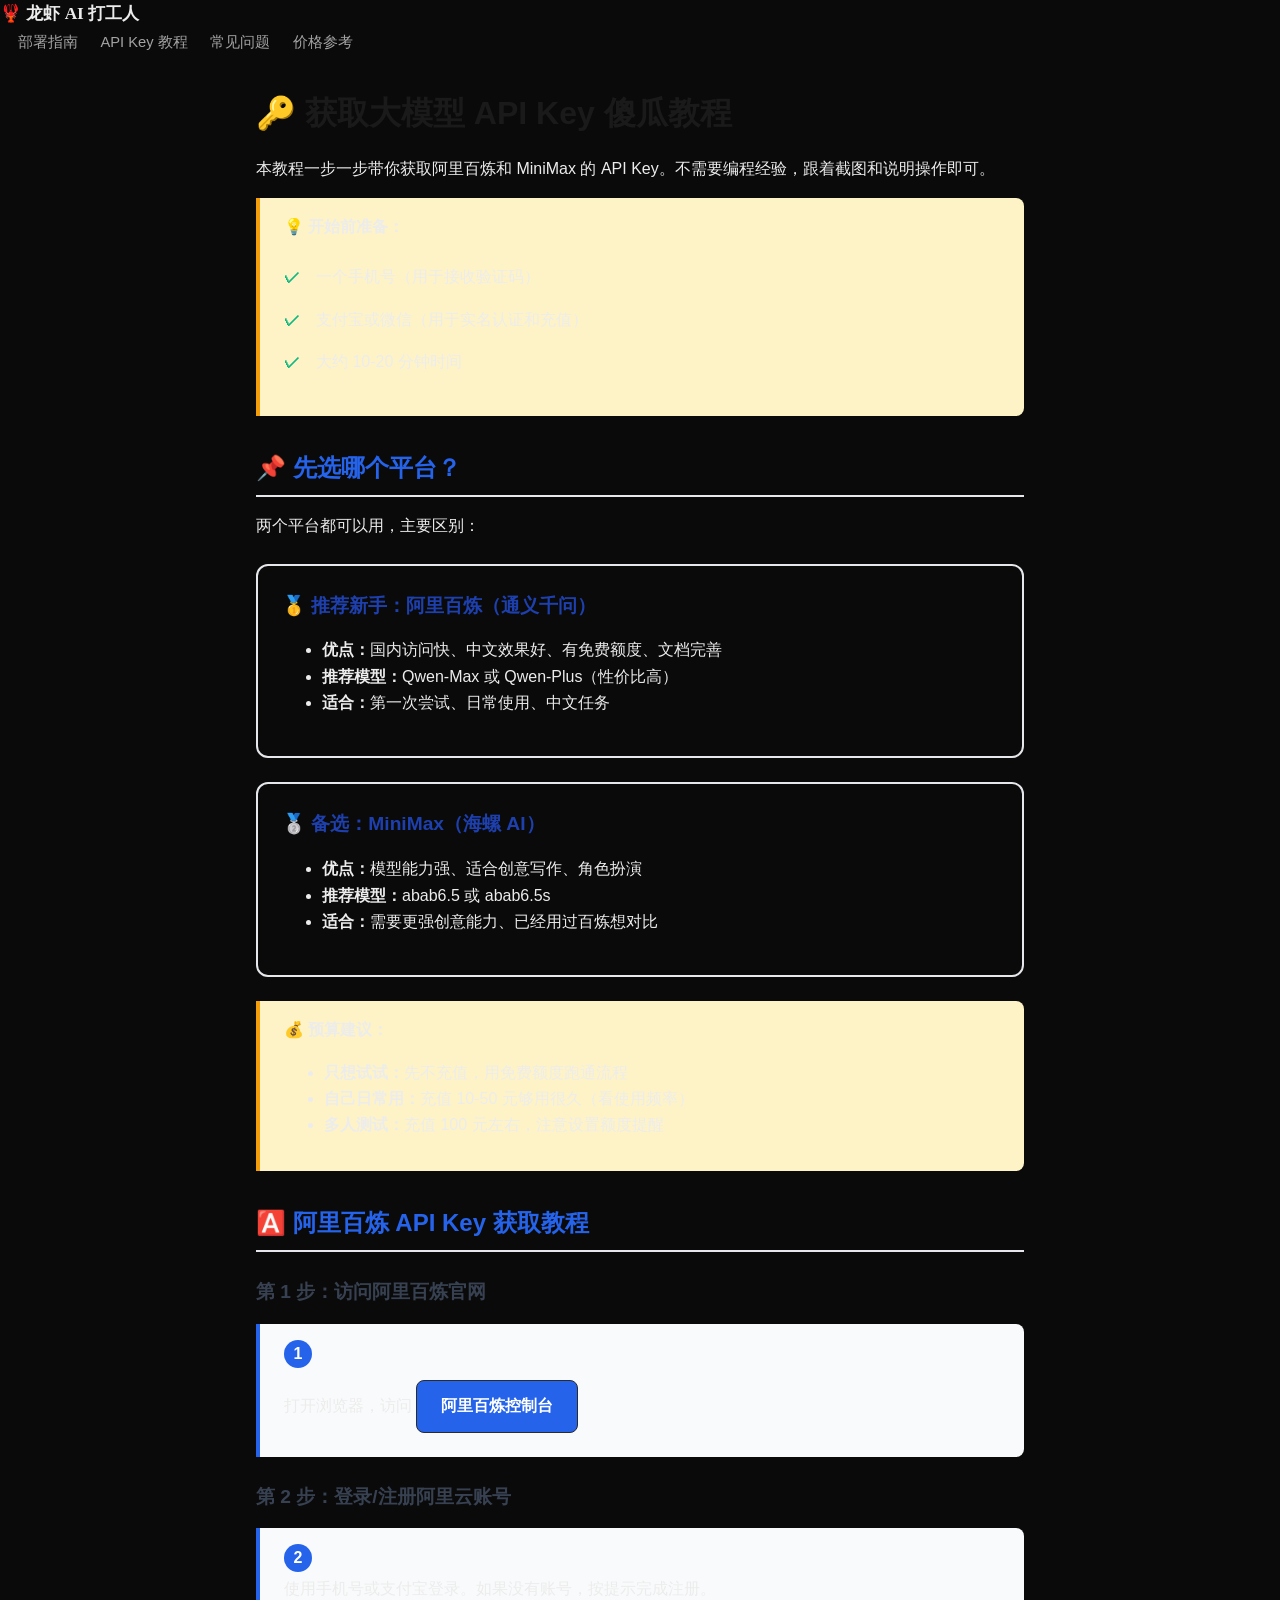
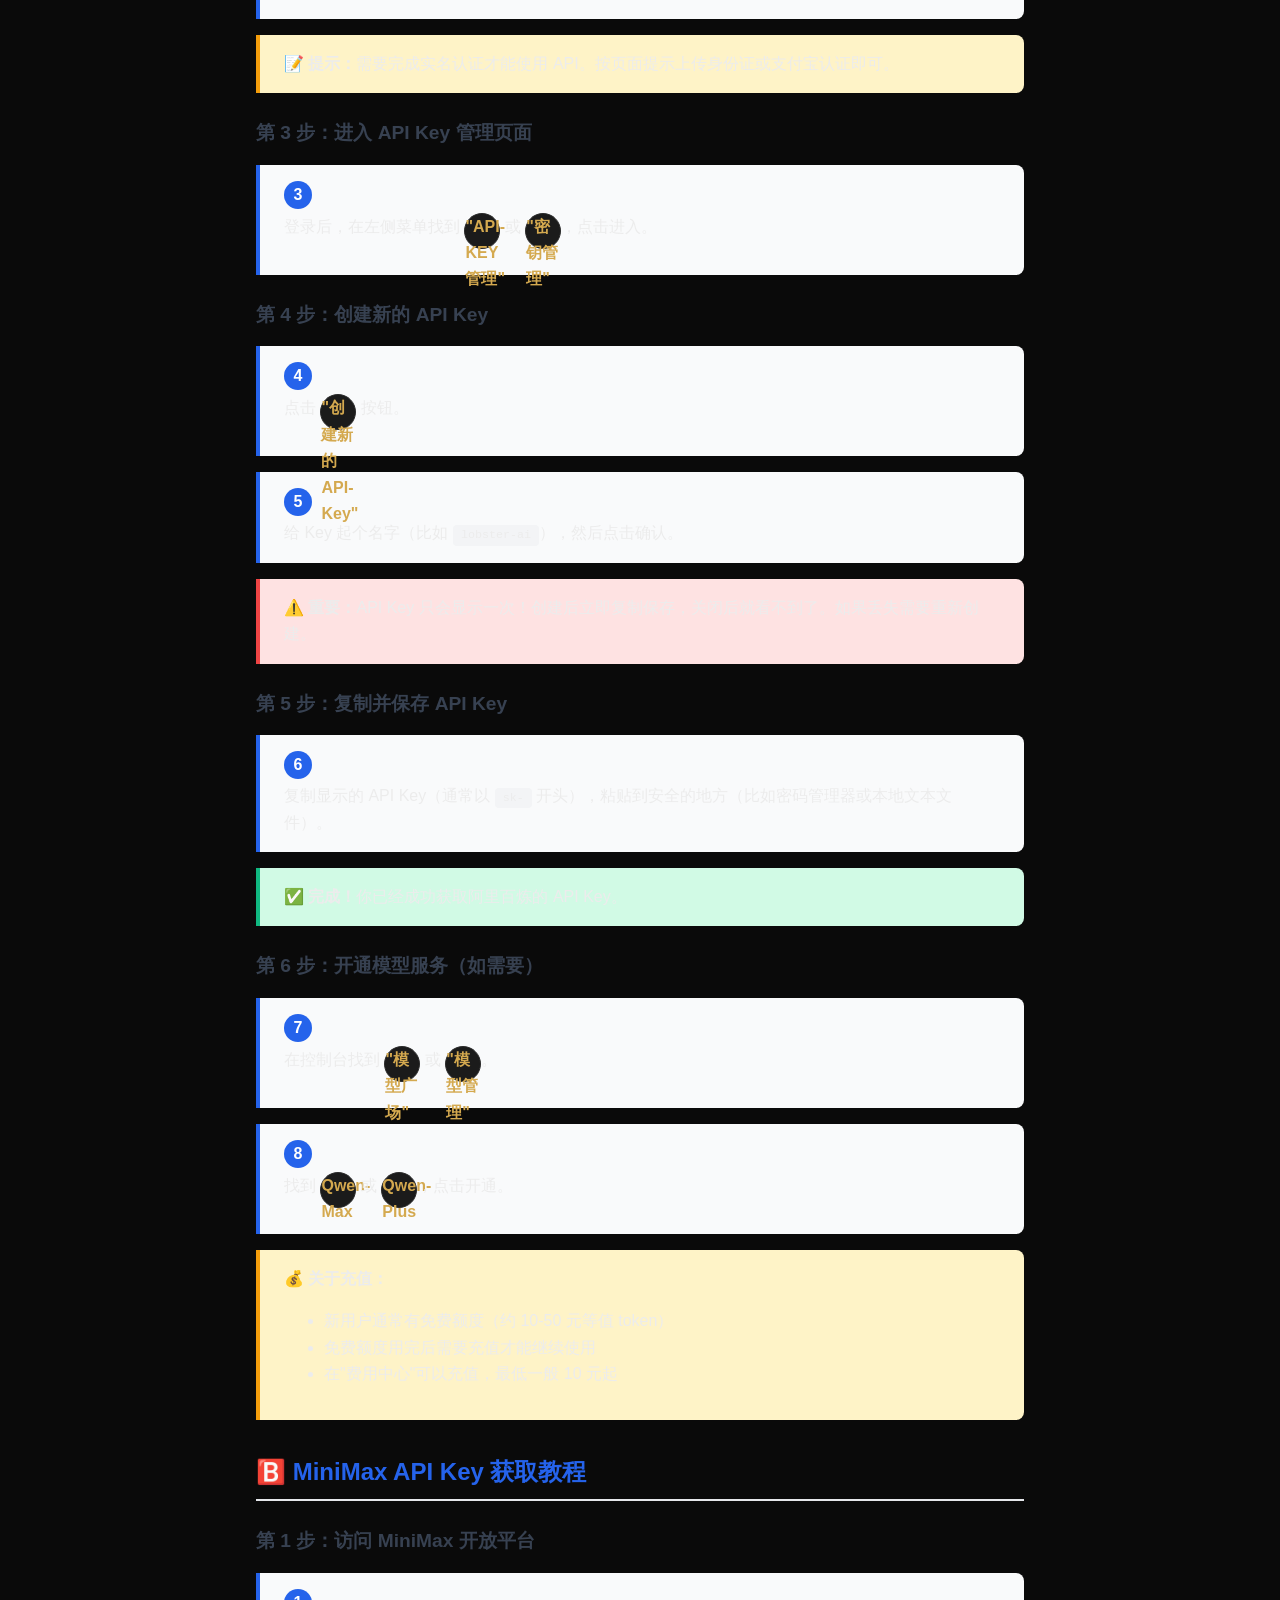
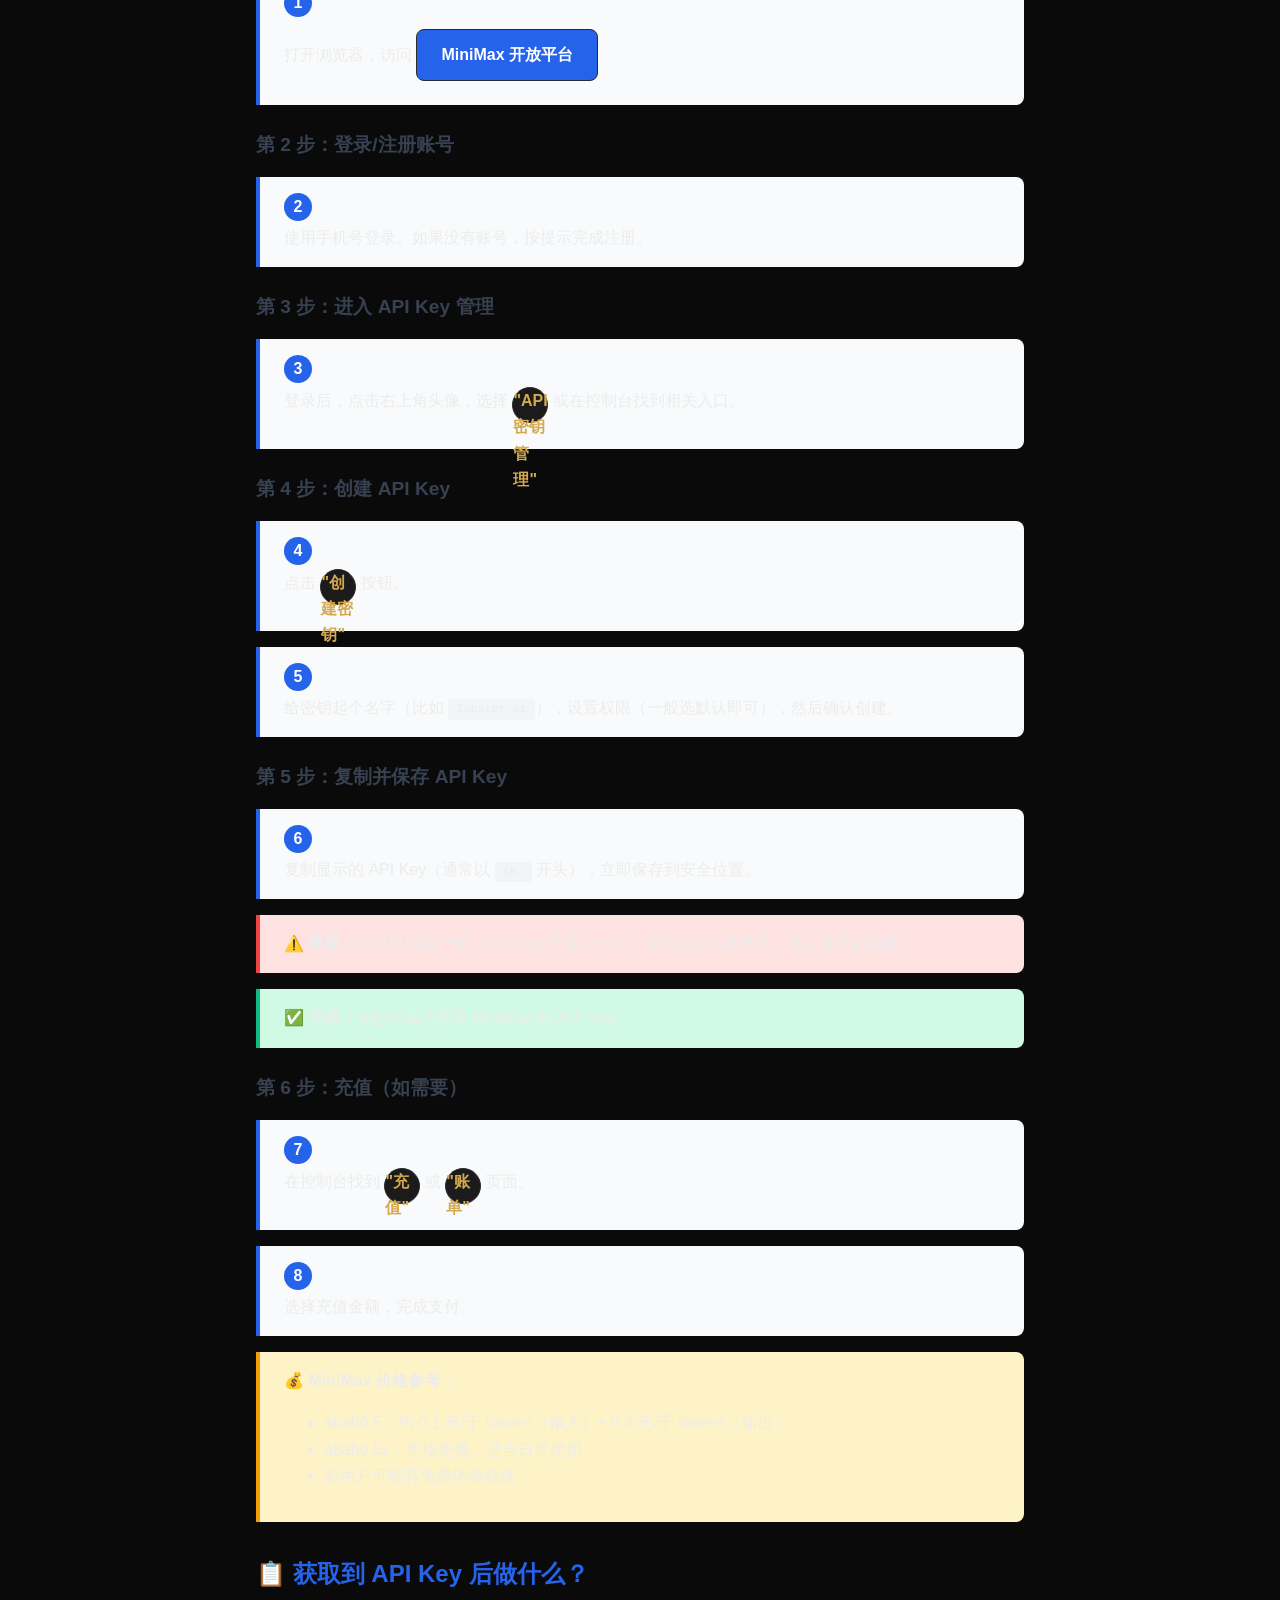
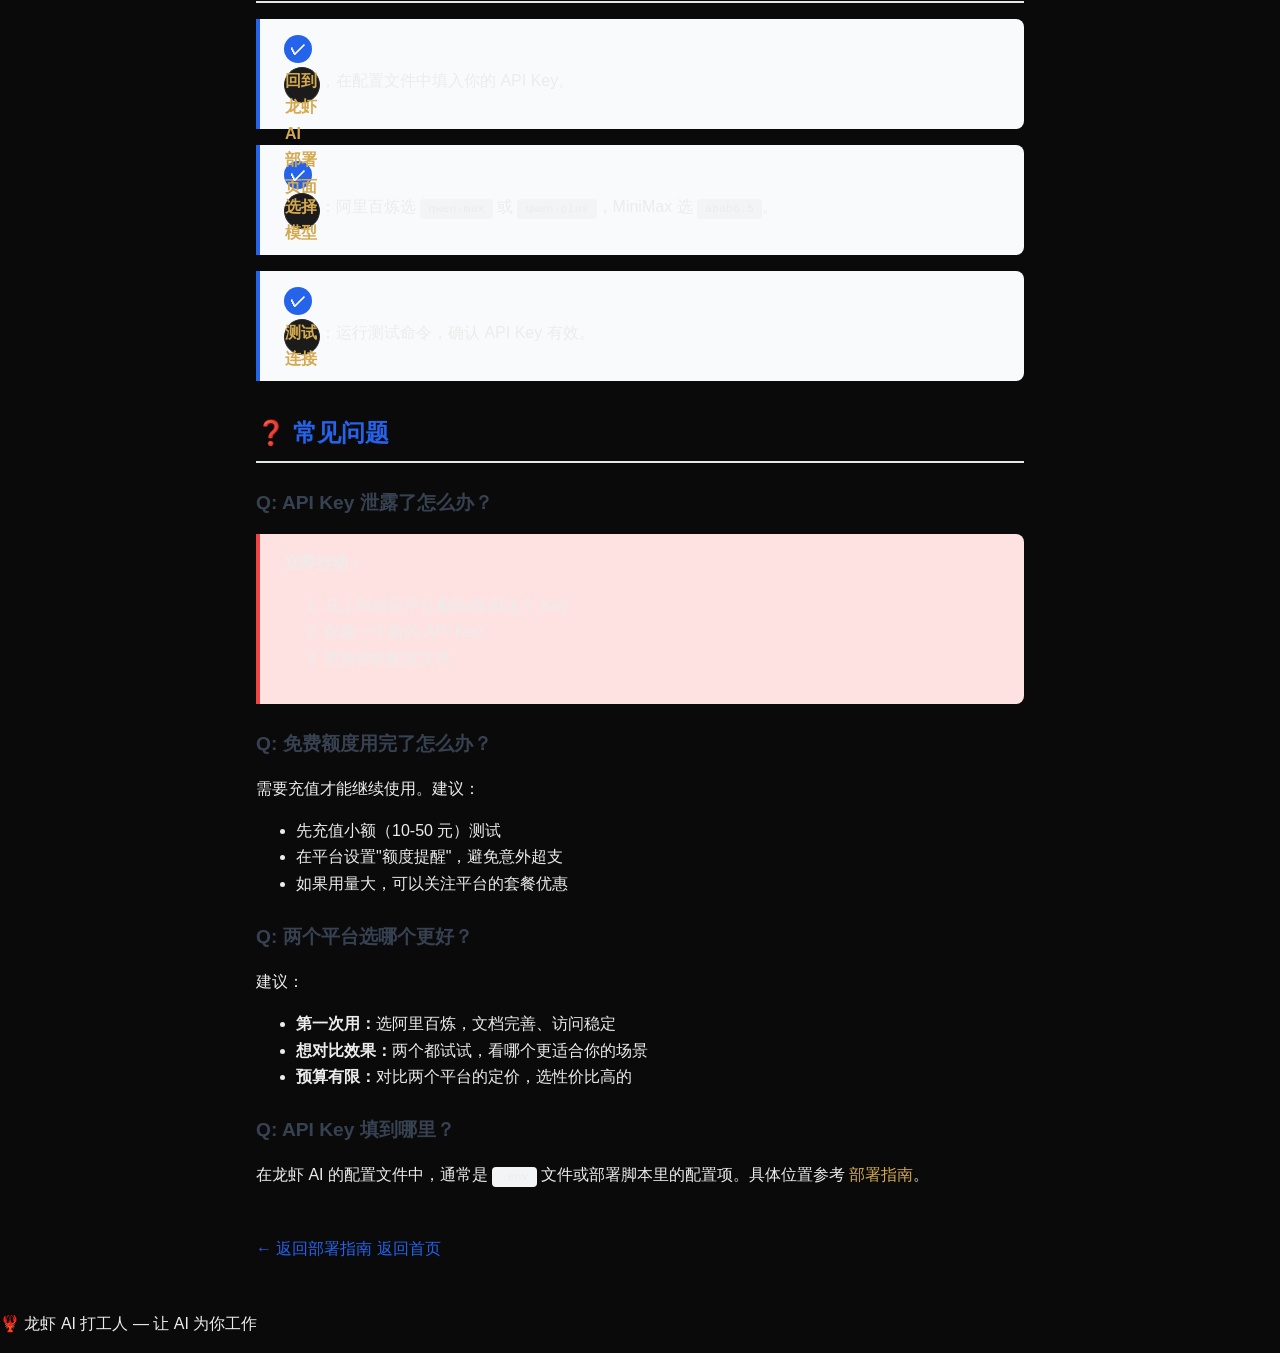
==== api-key-guide.html @ 07ebf4de "Initial commit: 龙虾 AI 一键部署网站 - 一键部署工具（Windows/macOS/Linux） - 智能咨询机器人方案 - API Key 获取教程 - Windows WSL " ====
<!doctype html>
<html lang="zh-CN">
<head>
  <meta charset="UTF-8" />
  <meta name="viewport" content="width=device-width, initial-scale=1.0" />
  <title>获取大模型 API Key 傻瓜教程｜龙虾 AI 打工人</title>
  <meta name="description" content="一步一步教你获取阿里百炼和 MiniMax 的 API Key，小白也能看懂的图文教程">
  <link rel="stylesheet" href="styles.css" />
  <style>
    .guide-section { max-width: 800px; margin: 0 auto; padding: 2rem 1rem; }
    .guide-section h1 { font-size: 2rem; margin-bottom: 1rem; color: #1a1a1a; }
    .guide-section h2 { font-size: 1.5rem; margin: 2rem 0 1rem; color: #2563eb; border-bottom: 2px solid #e5e7eb; padding-bottom: 0.5rem; }
    .guide-section h3 { font-size: 1.2rem; margin: 1.5rem 0 0.8rem; color: #374151; }
    .step { background: #f9fafb; border-left: 4px solid #2563eb; padding: 1rem 1.5rem; margin: 1rem 0; border-radius: 0 8px 8px 0; }
    .step-number { display: inline-block; background: #2563eb; color: white; width: 28px; height: 28px; border-radius: 50%; text-align: center; line-height: 28px; font-weight: bold; margin-right: 0.5rem; }
    .tip { background: #fef3c7; border-left: 4px solid #f59e0b; padding: 1rem 1.5rem; margin: 1rem 0; border-radius: 0 8px 8px 0; }
    .warning { background: #fee2e2; border-left: 4px solid #ef4444; padding: 1rem 1.5rem; margin: 1rem 0; border-radius: 0 8px 8px 0; }
    .success { background: #d1fae5; border-left: 4px solid #10b981; padding: 1rem 1.5rem; margin: 1rem 0; border-radius: 0 8px 8px 0; }
    .platform-card { border: 2px solid #e5e7eb; border-radius: 12px; padding: 1.5rem; margin: 1.5rem 0; }
    .platform-card h3 { margin-top: 0; color: #1e40af; }
    .price-table { width: 100%; border-collapse: collapse; margin: 1rem 0; }
    .price-table th, .price-table td { border: 1px solid #e5e7eb; padding: 0.75rem; text-align: left; }
    .price-table th { background: #f3f4f6; }
    .btn { display: inline-block; background: #2563eb; color: white; padding: 0.75rem 1.5rem; border-radius: 8px; text-decoration: none; font-weight: 600; margin: 0.5rem 0.5rem 0.5rem 0; }
    .btn:hover { background: #1d4ed8; }
    .checklist { list-style: none; padding: 0; }
    .checklist li { padding: 0.5rem 0; padding-left: 2rem; position: relative; }
    .checklist li:before { content: "✓"; position: absolute; left: 0; color: #10b981; font-weight: bold; }
    code { background: #f3f4f6; padding: 0.2rem 0.5rem; border-radius: 4px; font-family: monospace; font-size: 0.9em; }
    .nav-link { display: inline-block; margin-top: 2rem; color: #2563eb; text-decoration: none; }
    .nav-link:hover { text-decoration: underline; }
  </style>
</head>
<body>
  <header>
    <nav>
      <a href="index.html" class="logo">🦞 龙虾 AI 打工人</a>
      <div class="nav-links">
        <a href="deploy.html">部署指南</a>
        <a href="api-key-guide.html">API Key 教程</a>
        <a href="faq.html">常见问题</a>
        <a href="pricing.html">价格参考</a>
      </div>
    </nav>
  </header>

  <main class="guide-section">
    <h1>🔑 获取大模型 API Key 傻瓜教程</h1>
    <p class="lead">本教程一步一步带你获取阿里百炼和 MiniMax 的 API Key。不需要编程经验，跟着截图和说明操作即可。</p>
    
    <div class="tip">
      <strong>💡 开始前准备：</strong>
      <ul class="checklist">
        <li>一个手机号（用于接收验证码）</li>
        <li>支付宝或微信（用于实名认证和充值）</li>
        <li>大约 10-20 分钟时间</li>
      </ul>
    </div>

    <h2>📌 先选哪个平台？</h2>
    <p>两个平台都可以用，主要区别：</p>
    
    <div class="platform-card">
      <h3>🥇 推荐新手：阿里百炼（通义千问）</h3>
      <ul>
        <li><strong>优点：</strong>国内访问快、中文效果好、有免费额度、文档完善</li>
        <li><strong>推荐模型：</strong>Qwen-Max 或 Qwen-Plus（性价比高）</li>
        <li><strong>适合：</strong>第一次尝试、日常使用、中文任务</li>
      </ul>
    </div>

    <div class="platform-card">
      <h3>🥈 备选：MiniMax（海螺 AI）</h3>
      <ul>
        <li><strong>优点：</strong>模型能力强、适合创意写作、角色扮演</li>
        <li><strong>推荐模型：</strong>abab6.5 或 abab6.5s</li>
        <li><strong>适合：</strong>需要更强创意能力、已经用过百炼想对比</li>
      </ul>
    </div>

    <div class="tip">
      <strong>💰 预算建议：</strong>
      <ul>
        <li><strong>只想试试：</strong>先不充值，用免费额度跑通流程</li>
        <li><strong>自己日常用：</strong>充值 10-50 元够用很久（看使用频率）</li>
        <li><strong>多人测试：</strong>充值 100 元左右，注意设置额度提醒</li>
      </ul>
    </div>

    <h2 id="alibaba">🅰️ 阿里百炼 API Key 获取教程</h2>
    
    <h3>第 1 步：访问阿里百炼官网</h3>
    <div class="step">
      <span class="step-number">1</span>
      打开浏览器，访问 <a href="https://bailian.console.aliyun.com/" target="_blank" class="btn">阿里百炼控制台</a>
    </div>

    <h3>第 2 步：登录/注册阿里云账号</h3>
    <div class="step">
      <span class="step-number">2</span>
      使用手机号或支付宝登录。如果没有账号，按提示完成注册。
    </div>
    <div class="tip">
      <strong>📝 提示：</strong>需要完成实名认证才能使用 API。按页面提示上传身份证或支付宝认证即可。
    </div>

    <h3>第 3 步：进入 API Key 管理页面</h3>
    <div class="step">
      <span class="step-number">3</span>
      登录后，在左侧菜单找到 <strong>"API-KEY 管理"</strong> 或 <strong>"密钥管理"</strong>，点击进入。
    </div>

    <h3>第 4 步：创建新的 API Key</h3>
    <div class="step">
      <span class="step-number">4</span>
      点击 <strong>"创建新的 API-Key"</strong> 按钮。
    </div>
    <div class="step">
      <span class="step-number">5</span>
      给 Key 起个名字（比如 <code>lobster-ai</code>），然后点击确认。
    </div>
    <div class="warning">
      <strong>⚠️ 重要：</strong>API Key 只会显示一次！创建后立即复制保存，关闭后就看不到了。如果丢失需要重新创建。
    </div>

    <h3>第 5 步：复制并保存 API Key</h3>
    <div class="step">
      <span class="step-number">6</span>
      复制显示的 API Key（通常以 <code>sk-</code> 开头），粘贴到安全的地方（比如密码管理器或本地文本文件）。
    </div>
    <div class="success">
      <strong>✅ 完成！</strong>你已经成功获取阿里百炼的 API Key。
    </div>

    <h3>第 6 步：开通模型服务（如需要）</h3>
    <div class="step">
      <span class="step-number">7</span>
      在控制台找到 <strong>"模型广场"</strong> 或 <strong>"模型管理"</strong>。
    </div>
    <div class="step">
      <span class="step-number">8</span>
      找到 <strong>Qwen-Max</strong> 或 <strong>Qwen-Plus</strong>，点击开通。
    </div>
    <div class="tip">
      <strong>💰 关于充值：</strong>
      <ul>
        <li>新用户通常有免费额度（约 10-50 元等值 token）</li>
        <li>免费额度用完后需要充值才能继续使用</li>
        <li>在"费用中心"可以充值，最低一般 10 元起</li>
      </ul>
    </div>

    <h2 id="minimax">🅱️ MiniMax API Key 获取教程</h2>

    <h3>第 1 步：访问 MiniMax 开放平台</h3>
    <div class="step">
      <span class="step-number">1</span>
      打开浏览器，访问 <a href="https://platform.minimaxi.com/" target="_blank" class="btn">MiniMax 开放平台</a>
    </div>

    <h3>第 2 步：登录/注册账号</h3>
    <div class="step">
      <span class="step-number">2</span>
      使用手机号登录。如果没有账号，按提示完成注册。
    </div>

    <h3>第 3 步：进入 API Key 管理</h3>
    <div class="step">
      <span class="step-number">3</span>
      登录后，点击右上角头像，选择 <strong>"API 密钥管理"</strong> 或在控制台找到相关入口。
    </div>

    <h3>第 4 步：创建 API Key</h3>
    <div class="step">
      <span class="step-number">4</span>
      点击 <strong>"创建密钥"</strong> 按钮。
    </div>
    <div class="step">
      <span class="step-number">5</span>
      给密钥起个名字（比如 <code>lobster-ai</code>），设置权限（一般选默认即可），然后确认创建。
    </div>

    <h3>第 5 步：复制并保存 API Key</h3>
    <div class="step">
      <span class="step-number">6</span>
      复制显示的 API Key（通常以 <code>sk-</code> 开头），立即保存到安全位置。
    </div>
    <div class="warning">
      <strong>⚠️ 重要：</strong>和阿里百炼一样，API Key 只显示一次，关闭后无法再查看，丢失需重新创建。
    </div>
    <div class="success">
      <strong>✅ 完成！</strong>你已经成功获取 MiniMax 的 API Key。
    </div>

    <h3>第 6 步：充值（如需要）</h3>
    <div class="step">
      <span class="step-number">7</span>
      在控制台找到 <strong>"充值"</strong> 或 <strong>"账单"</strong> 页面。
    </div>
    <div class="step">
      <span class="step-number">8</span>
      选择充值金额，完成支付。
    </div>
    <div class="tip">
      <strong>💰 MiniMax 价格参考：</strong>
      <ul>
        <li>abab6.5：约 0.1 元/千 tokens（输入）+ 0.3 元/千 tokens（输出）</li>
        <li>abab6.5s：价格更低，适合日常使用</li>
        <li>新用户可能有免费体验额度</li>
      </ul>
    </div>

    <h2>📋 获取到 API Key 后做什么？</h2>
    
    <div class="step">
      <span class="step-number">✓</span>
      <strong>回到龙虾 AI 部署页面</strong>，在配置文件中填入你的 API Key。
    </div>
    <div class="step">
      <span class="step-number">✓</span>
      <strong>选择模型</strong>：阿里百炼选 <code>qwen-max</code> 或 <code>qwen-plus</code>，MiniMax 选 <code>abab6.5</code>。
    </div>
    <div class="step">
      <span class="step-number">✓</span>
      <strong>测试连接</strong>：运行测试命令，确认 API Key 有效。
    </div>

    <h2>❓ 常见问题</h2>
    
    <h3>Q: API Key 泄露了怎么办？</h3>
    <div class="warning">
      <strong>立即行动：</strong>
      <ol>
        <li>马上到对应平台删除/禁用这个 Key</li>
        <li>创建一个新的 API Key</li>
        <li>更新你的配置文件</li>
      </ol>
    </div>

    <h3>Q: 免费额度用完了怎么办？</h3>
    <p>需要充值才能继续使用。建议：</p>
    <ul>
      <li>先充值小额（10-50 元）测试</li>
      <li>在平台设置"额度提醒"，避免意外超支</li>
      <li>如果用量大，可以关注平台的套餐优惠</li>
    </ul>

    <h3>Q: 两个平台选哪个更好？</h3>
    <p>建议：</p>
    <ul>
      <li><strong>第一次用：</strong>选阿里百炼，文档完善、访问稳定</li>
      <li><strong>想对比效果：</strong>两个都试试，看哪个更适合你的场景</li>
      <li><strong>预算有限：</strong>对比两个平台的定价，选性价比高的</li>
    </ul>

    <h3>Q: API Key 填到哪里？</h3>
    <p>在龙虾 AI 的配置文件中，通常是 <code>.env</code> 文件或部署脚本里的配置项。具体位置参考 <a href="deploy.html">部署指南</a>。</p>

    <a href="deploy.html" class="nav-link">← 返回部署指南</a>
    <a href="index.html" class="nav-link">返回首页</a>
  </main>

  <footer>
    <p>🦞 龙虾 AI 打工人 — 让 AI 为你工作</p>
  </footer>
</body>
</html>
---- styles.css ----
:root{--bg:#0a0a0a;--surface:#111111;--surface2:#161616;--border:#1c1c1c;--border2:#2b2b2b;--text:#ececec;--muted:#a3a3a3;--dim:#666;--accent:#d4a94f;--accentGlow:rgba(212,169,79,.15);--green:#4ade80;--blue:#60a5fa}*{box-sizing:border-box}html{scroll-behavior:smooth}body{margin:0;font-family:Inter,-apple-system,BlinkMacSystemFont,"Segoe UI",Roboto,"PingFang SC","Helvetica Neue",Arial,sans-serif;background:var(--bg);color:var(--text);line-height:1.65;-webkit-font-smoothing:antialiased}a{color:var(--accent);text-decoration:none}.container{width:min(980px,92%);margin:0 auto}.nav,.hero-inner,.split,.grid-3,.timeline,.pricing-grid,.form-wrap,.footer-inner{display:grid;gap:22px}.nav{position:sticky;top:0;z-index:1000;grid-template-columns:1fr auto;align-items:center;padding:18px 0;background:rgba(10,10,10,.86);backdrop-filter:blur(18px);border-bottom:1px solid var(--border)}.logo{font-family:Fraunces,serif;font-size:1.08rem;font-weight:600;color:var(--text)}.logo span{color:var(--accent)}.nav-links a{margin-left:18px;color:var(--muted);font-size:.92rem}.nav-links a:hover{color:var(--text)}.hero{min-height:92vh;padding-bottom:40px}.hero-inner{grid-template-columns:1.1fr .9fr;align-items:center;padding:72px 0 40px}.eyebrow,.section-label,.mini-badge{display:inline-flex;align-items:center;gap:8px;font-size:.72rem;font-weight:600;letter-spacing:.14em;text-transform:uppercase;color:var(--accent)}.eyebrow .dot{width:7px;height:7px;border-radius:50%;background:var(--green);box-shadow:0 0 18px rgba(74,222,128,.4)}h1,h2,h3{margin:0 0 14px}.hero h1,.simple-header h1{font-family:Fraunces,serif;font-size:clamp(2.7rem,6vw,4.5rem);font-weight:350;line-height:1.08;letter-spacing:-.02em}.hero h1 em{font-style:italic;color:var(--accent)}.subtitle{font-size:1.14rem;color:var(--muted);max-width:720px;margin-bottom:20px}.cta-row{display:flex;gap:14px;flex-wrap:wrap;margin:26px 0 12px}.btn{display:inline-flex;align-items:center;justify-content:center;padding:13px 18px;border:1px solid var(--border2);border-radius:10px;background:var(--surface);color:var(--text);font-weight:600;transition:all .18s ease}.btn:hover{border-color:var(--accent);transform:translateY(-1px)}.btn.primary{background:var(--accent);color:#111;border-color:transparent;box-shadow:0 6px 24px var(--accentGlow)}.hint,.muted{color:var(--muted)}.small{font-size:.9rem}.section{padding:56px 0}.alt{background:linear-gradient(180deg,#0f0f0f,#0a0a0a)}.card{background:var(--surface);border:1px solid var(--border);border-radius:16px;padding:24px;box-shadow:0 12px 28px rgba(0,0,0,.18)}.card:hover{border-color:var(--border2)}.highlight{background:linear-gradient(180deg,#131313,#101010)}.hero-proof{display:flex;align-items:center;gap:10px;padding:12px 14px;border:1px solid var(--border);border-radius:12px;background:#0e0e0e;color:var(--muted);width:fit-content}.hero-proof strong{color:var(--accent)}.split{grid-template-columns:1fr 1fr}.grid-3{grid-template-columns:repeat(3,1fr)}.chips{display:flex;gap:12px;flex-wrap:wrap}.chips span{padding:9px 14px;border:1px solid var(--border2);border-radius:999px;background:#121212;color:#ddd}.timeline{grid-template-columns:repeat(4,1fr);margin-top:18px}.step strong{display:inline-grid;place-items:center;width:36px;height:36px;border-radius:50%;background:#1b1b1b;border:1px solid var(--border2);margin-bottom:10px;color:var(--accent)}.step span{display:block;font-weight:700;margin-bottom:4px}.footer{border-top:1px solid var(--border);padding:24px 0;margin-top:40px}.footer-inner{grid-template-columns:1fr auto;align-items:center}.simple-header{padding:38px 0 16px}.simple-header p{color:var(--muted)}.pricing-grid{grid-template-columns:repeat(4,1fr);padding-bottom:48px}.price-card .price{font-family:Fraunces,serif;font-size:2.2rem;font-weight:600;margin:10px 0 14px}.price-card.featured{border-color:var(--accent);transform:translateY(-8px)}.form-wrap{grid-template-columns:1fr 1fr;padding-bottom:48px}.form-card label{display:block;margin-bottom:16px}.form-card input,.form-card textarea,.form-card select,#result,#plan{width:100%;margin-top:8px;background:#0d0d0d;border:1px solid var(--border2);border-radius:12px;color:var(--text);padding:12px;font:inherit}.checkbox{display:flex;gap:10px;align-items:flex-start}.checkbox input{width:auto;margin-top:4px}.faq-list{display:grid;gap:16px;padding-bottom:50px}.divider{width:60px;height:1px;background:var(--accent);opacity:.4;margin:8px 0 28px}.feature-list{list-style:none;padding:0;margin:16px 0 0}.feature-list li{padding:8px 0;color:var(--muted);display:flex;gap:10px}.feature-list li::before{content:'→';color:var(--accent)}.product-shell{display:grid;grid-template-columns:1.15fr .85fr;background:var(--surface);border:1px solid var(--border);border-radius:18px;overflow:hidden}.product-info{padding:32px}.product-visual{padding:32px;background:linear-gradient(135deg,#0f0f0f,#17131a);display:flex;align-items:center;justify-content:center;position:relative}.mock-panel{width:100%;max-width:320px;background:#f7f3ea;color:#171717;border-radius:10px;padding:24px;box-shadow:0 20px 50px rgba(0,0,0,.35)}.mock-panel h3{font-family:Fraunces,serif;font-size:1.6rem;line-height:1.15;margin-bottom:10px}.mock-panel p{font-size:.92rem;color:#444}.center{text-align:center}@media (max-width:900px){.hero-inner,.split,.grid-3,.timeline,.pricing-grid,.form-wrap,.product-shell,.footer-inner{grid-template-columns:1fr}.price-card.featured{transform:none}.nav{grid-template-columns:1fr}.nav-links{display:flex;flex-wrap:wrap;gap:10px}.nav-links a{margin:0}.hero{min-height:auto}.hero-inner{padding-top:42px}}
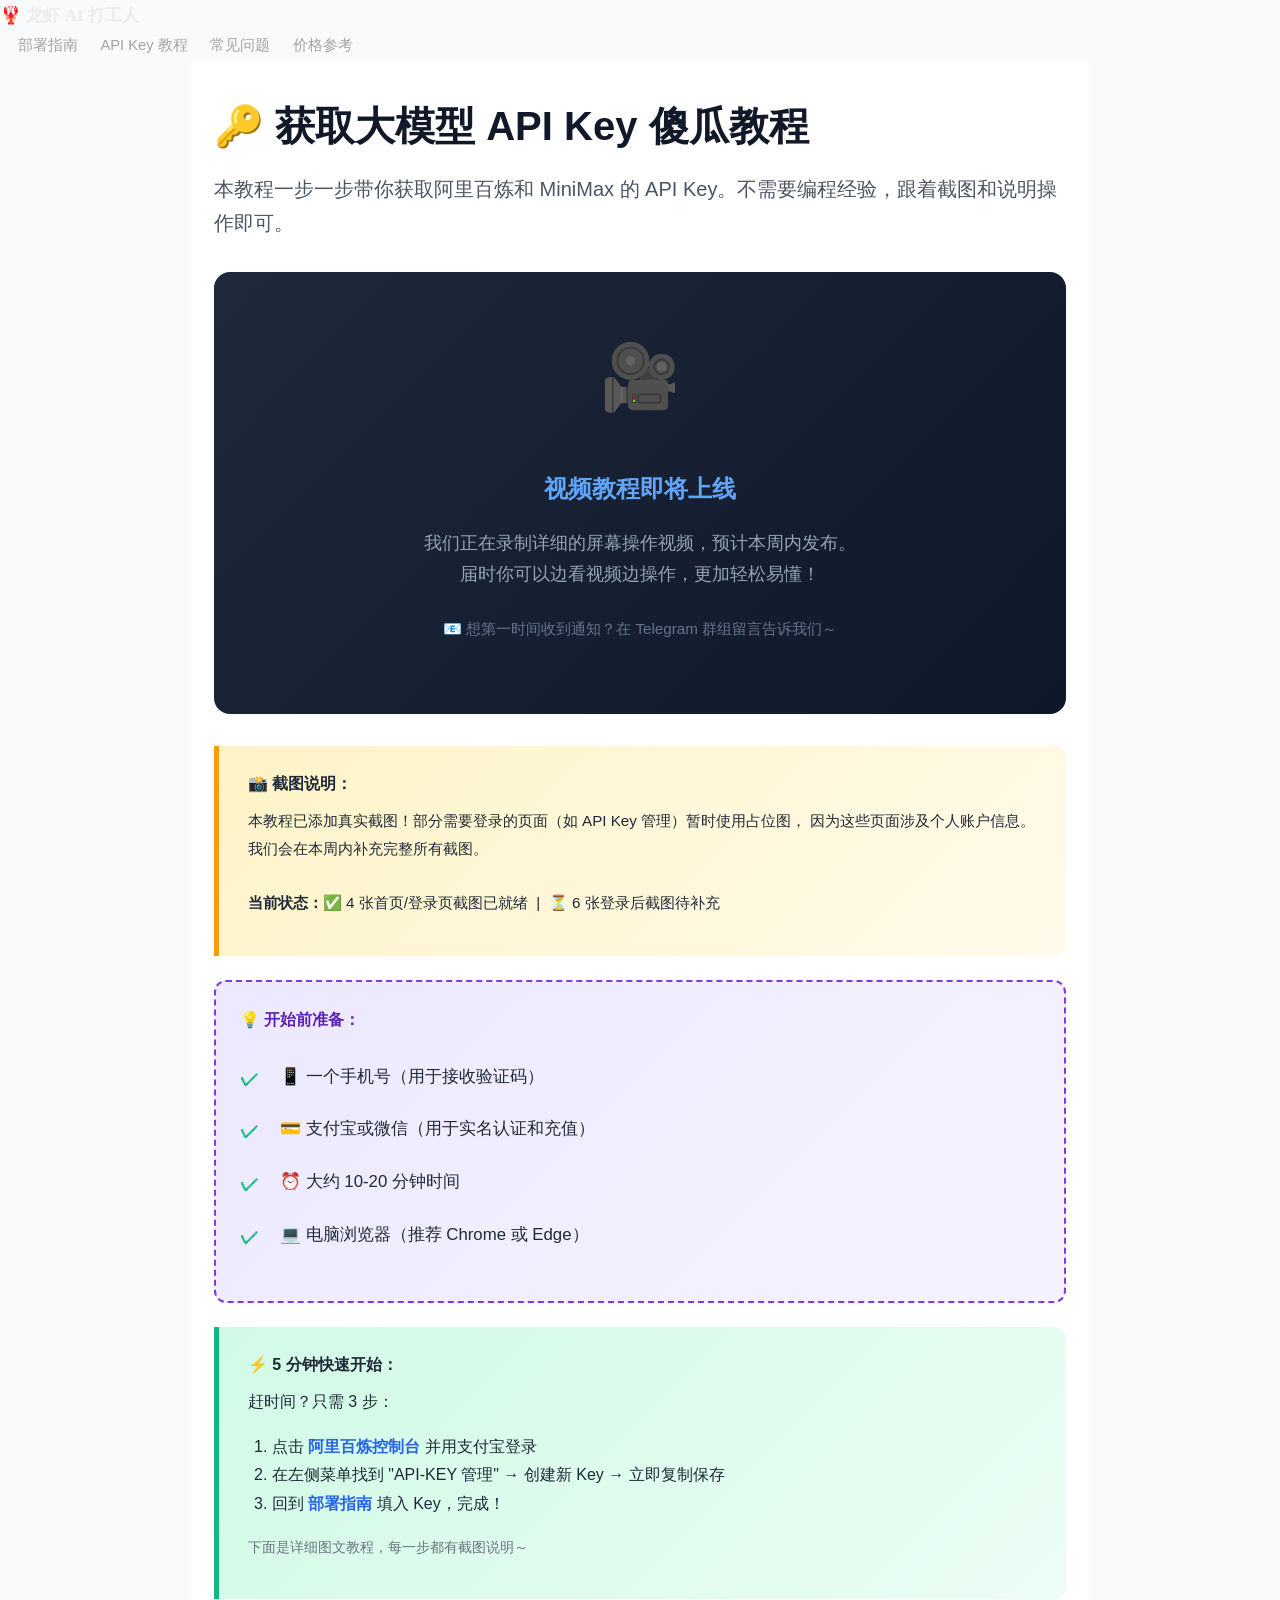
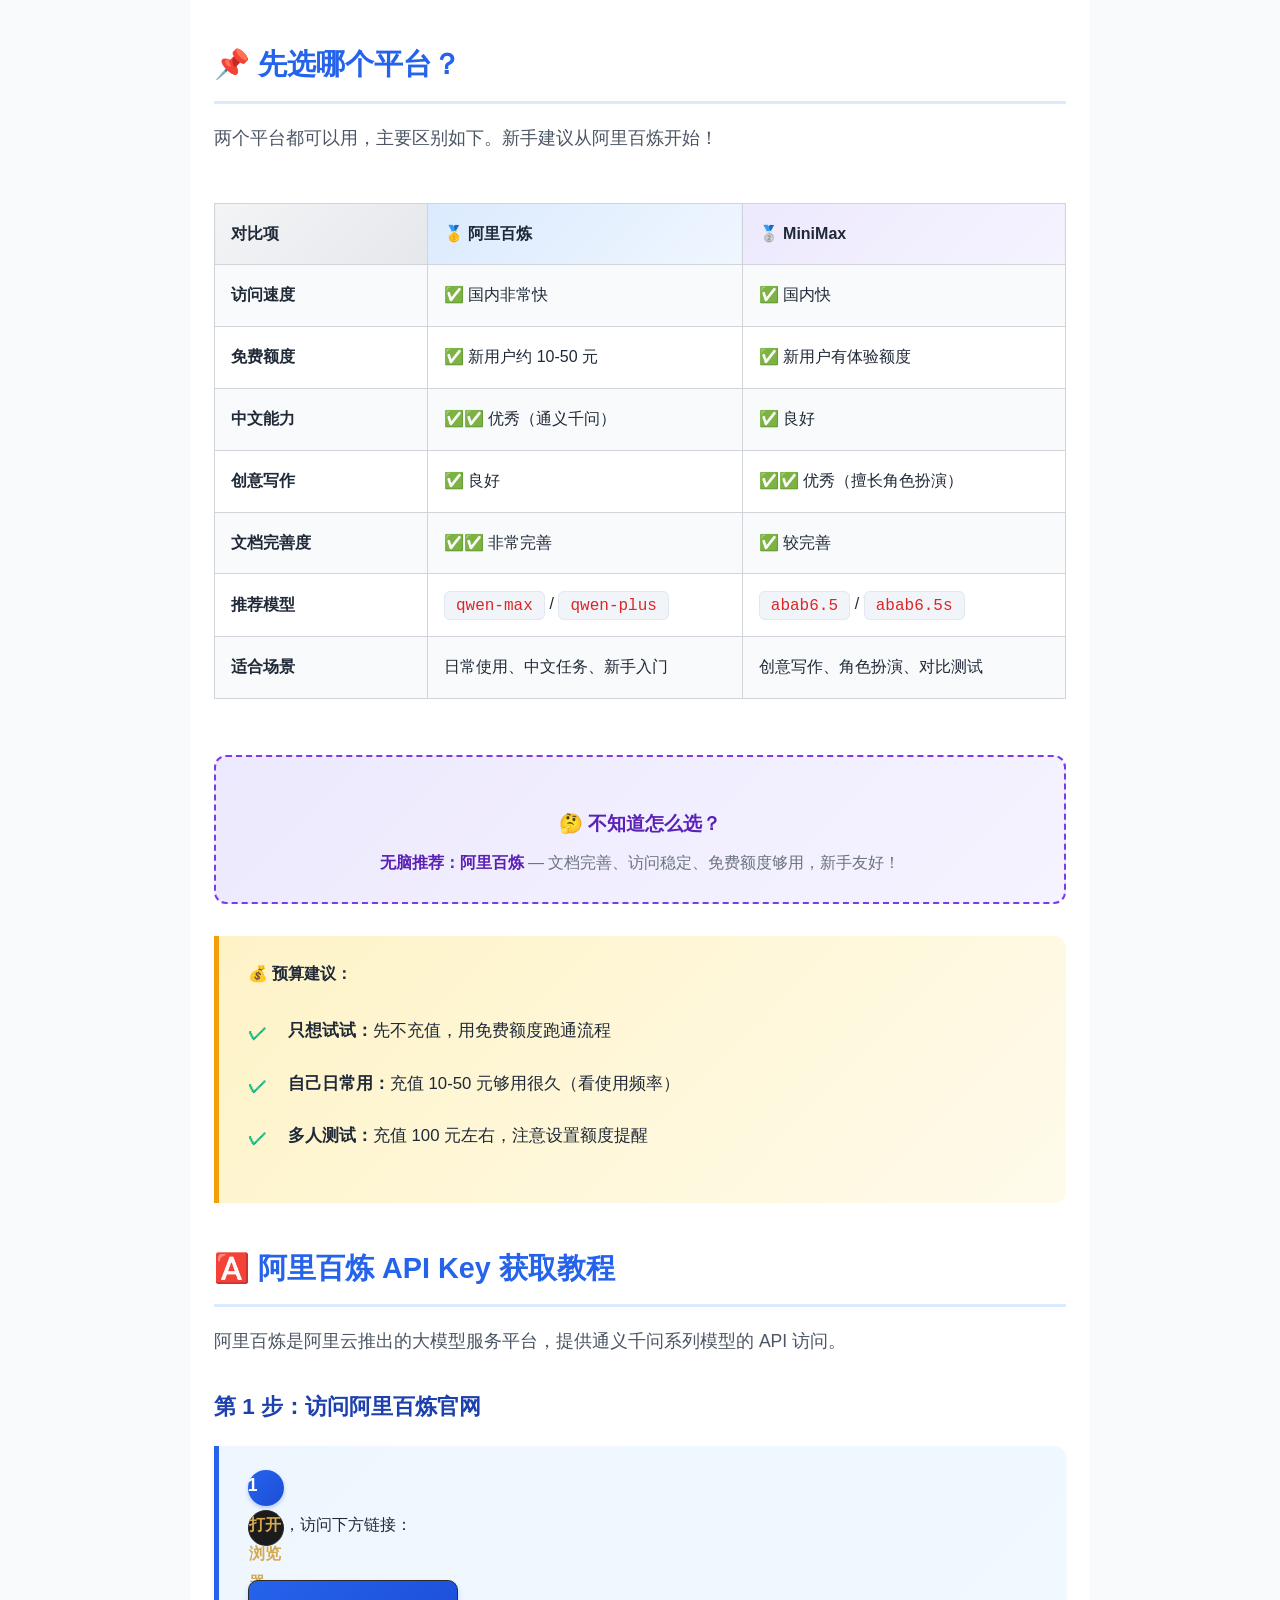
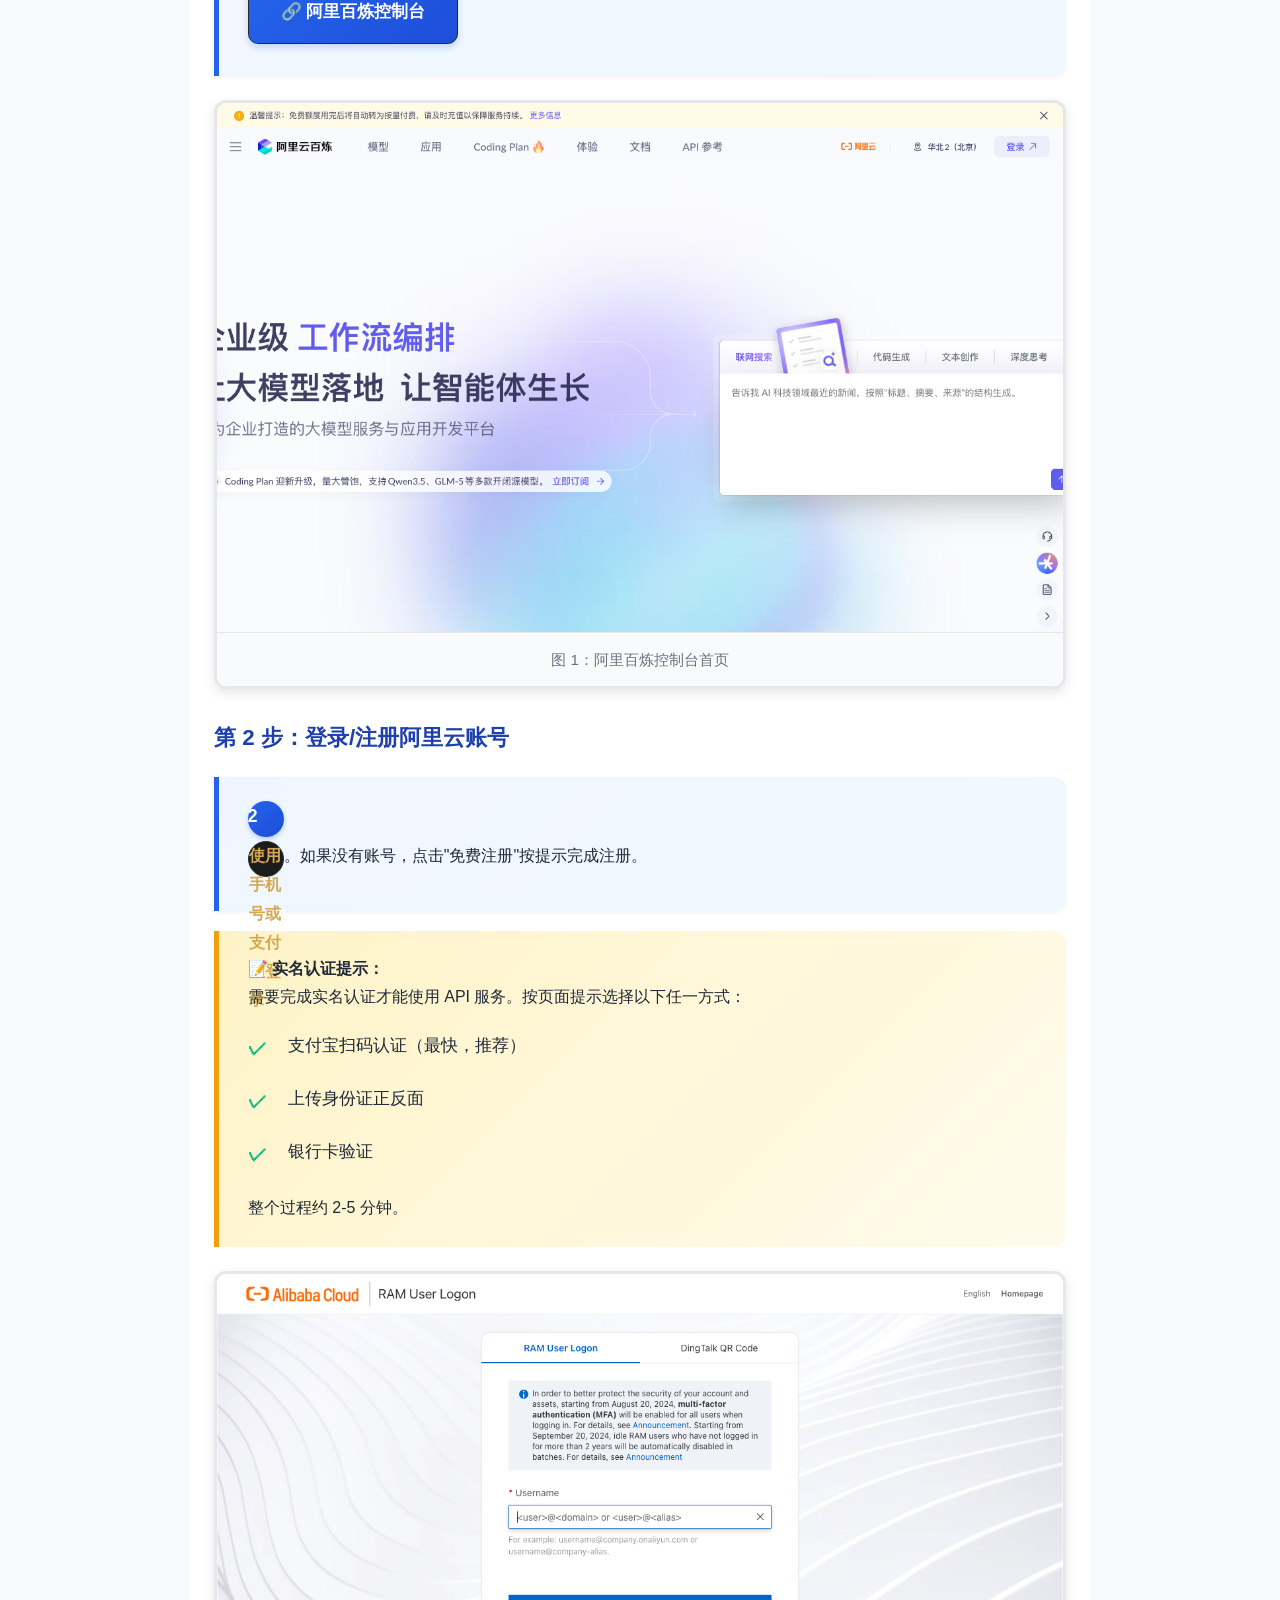
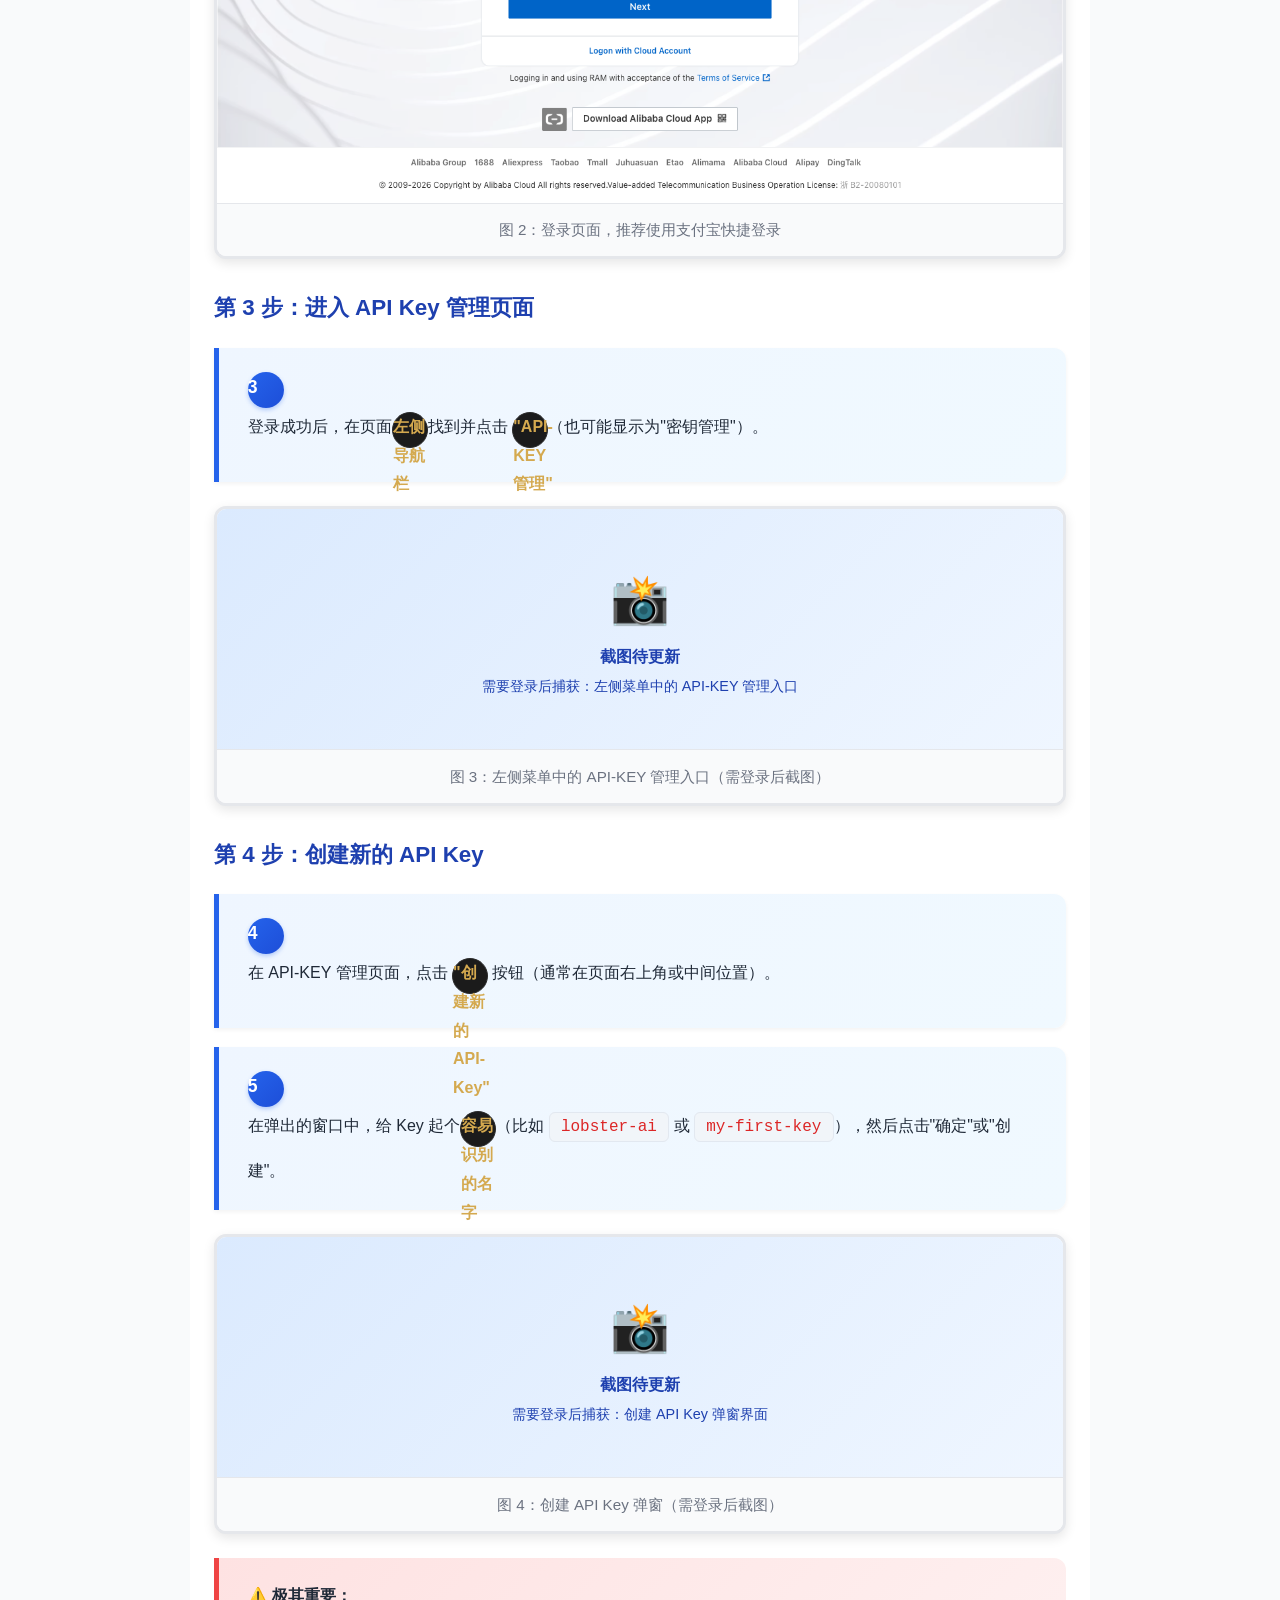
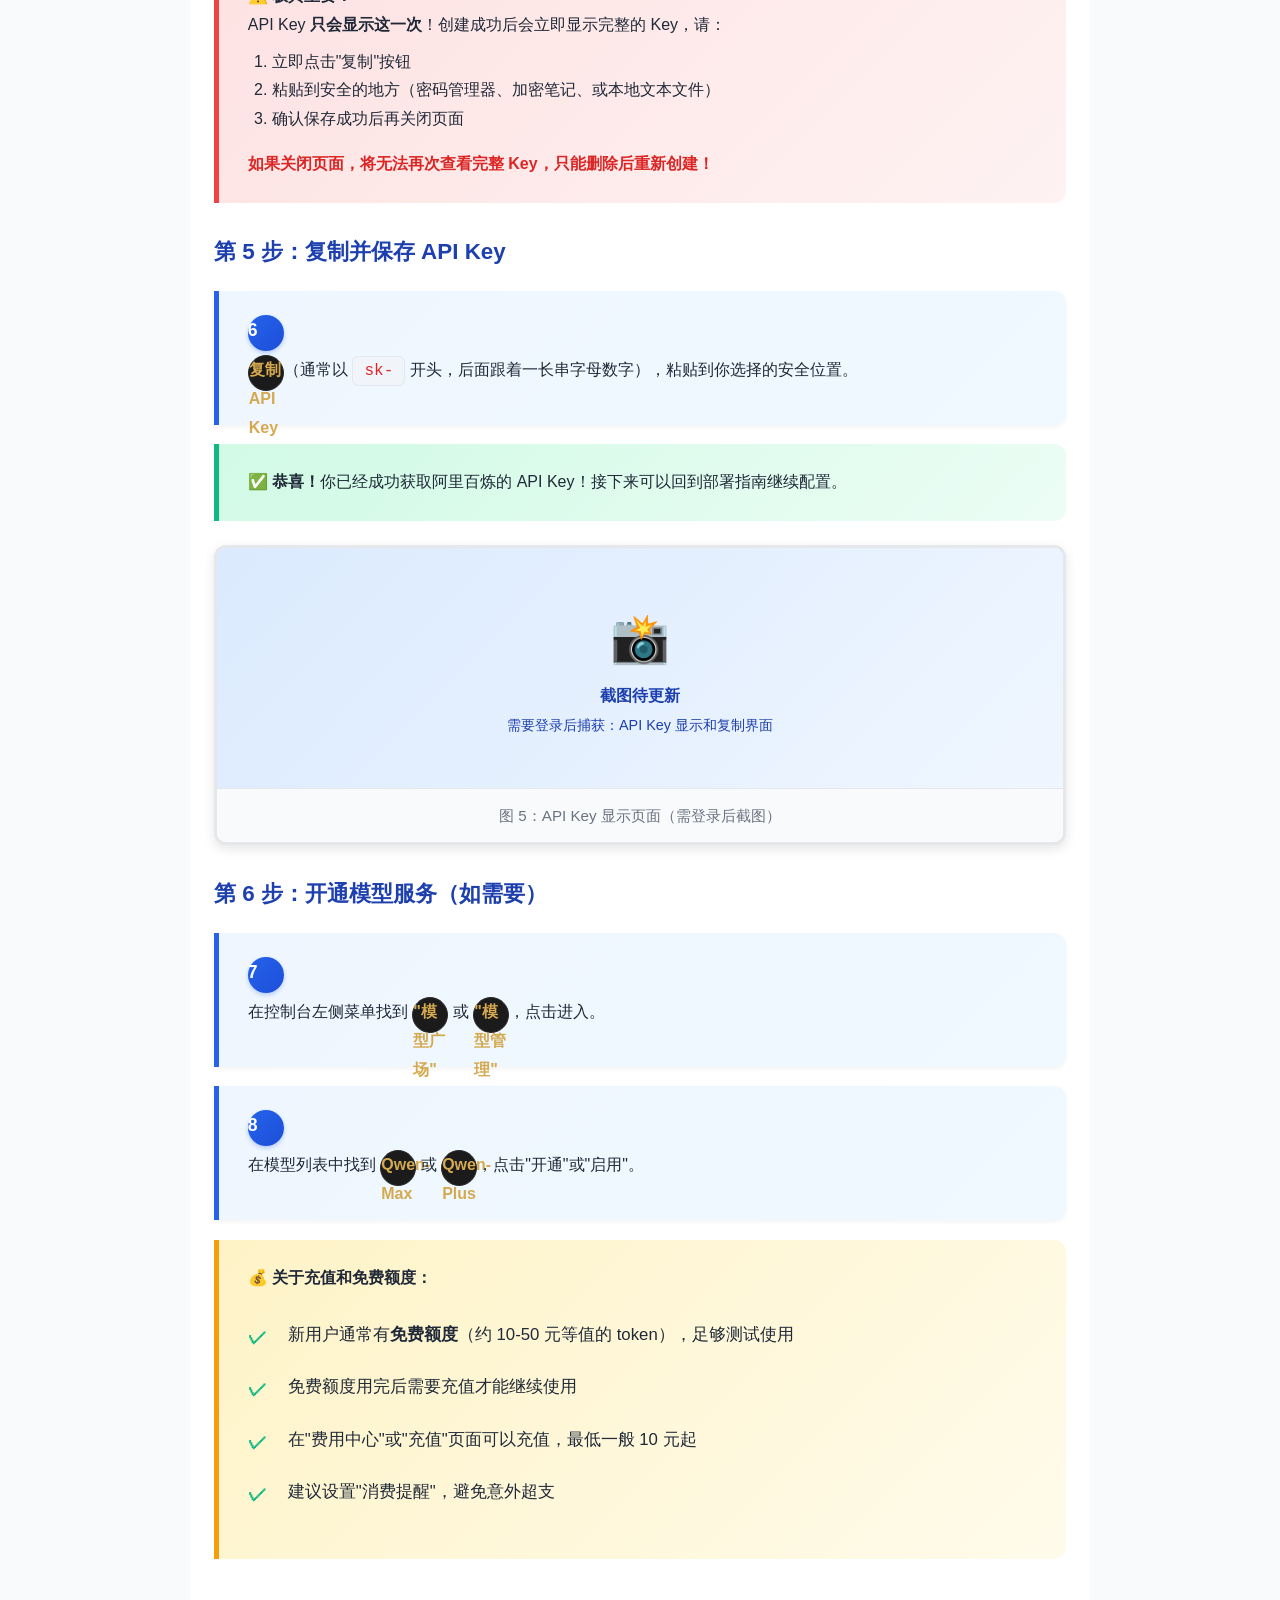
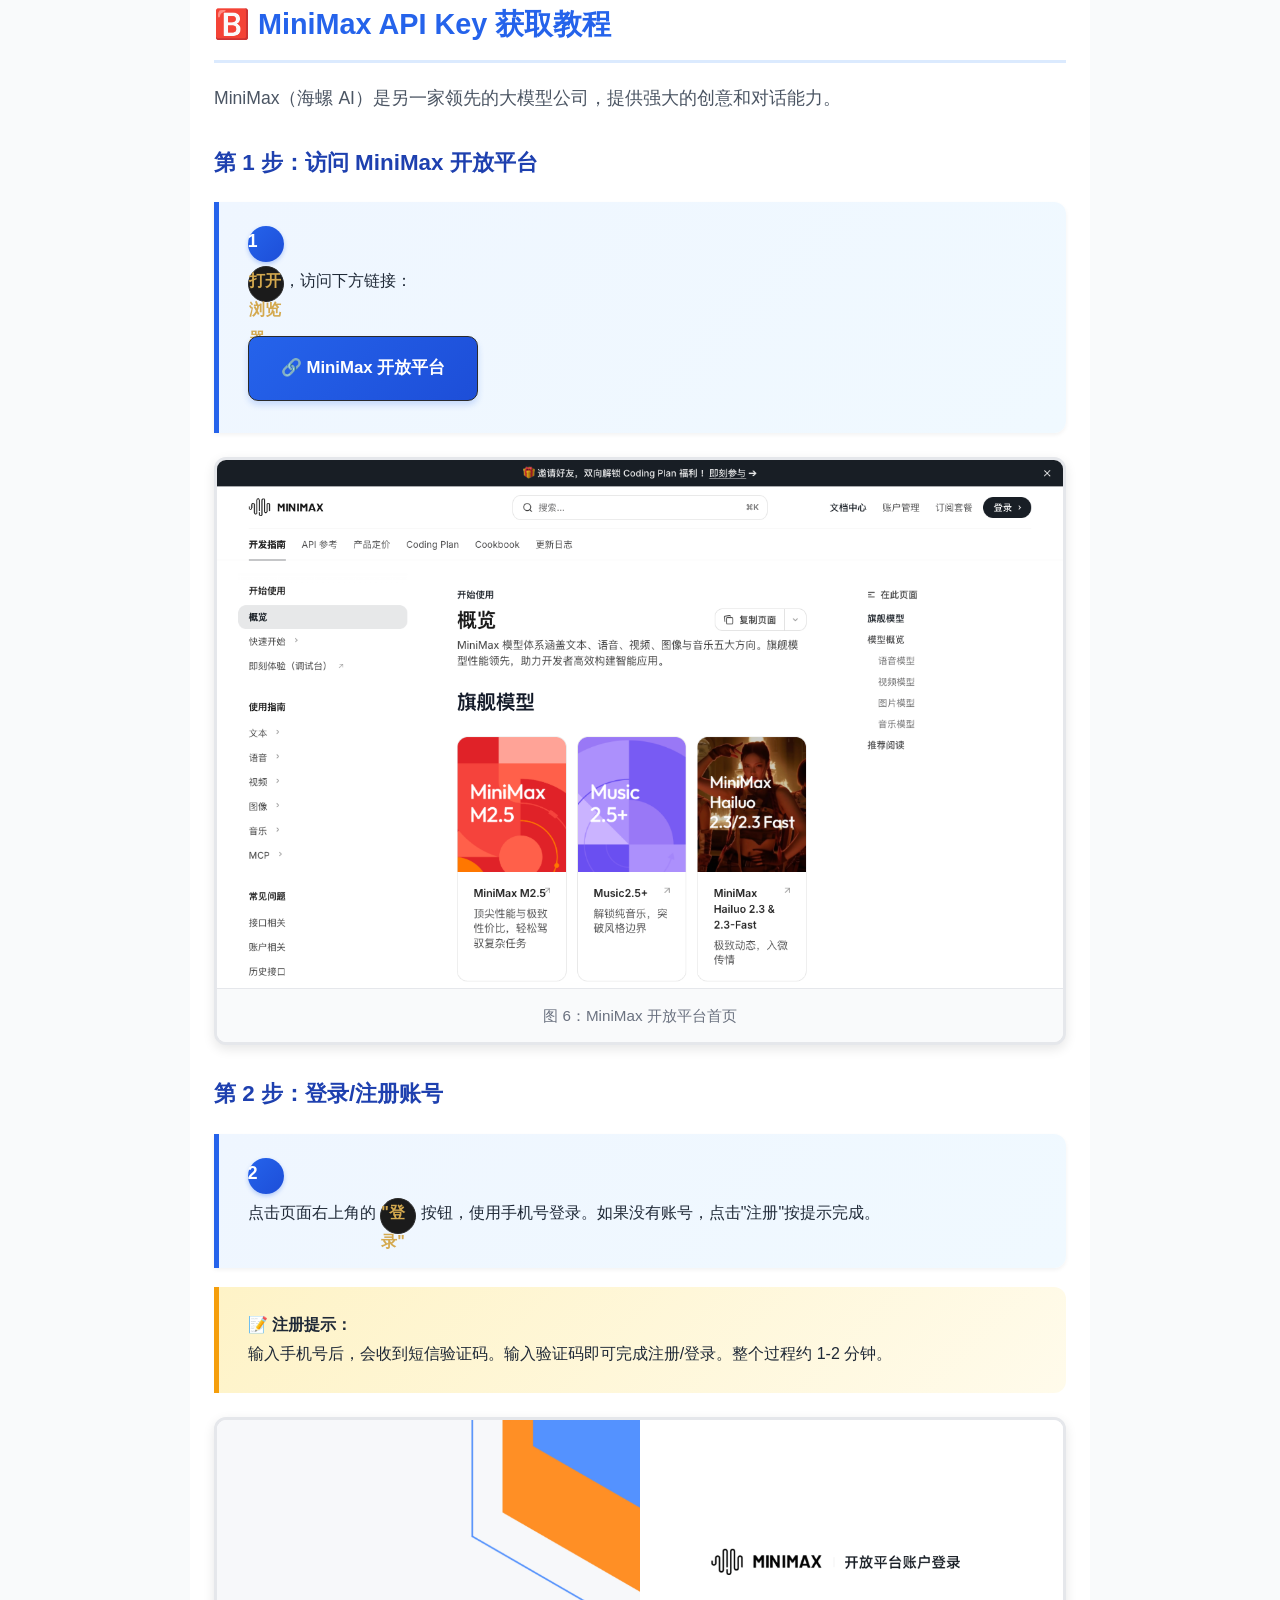
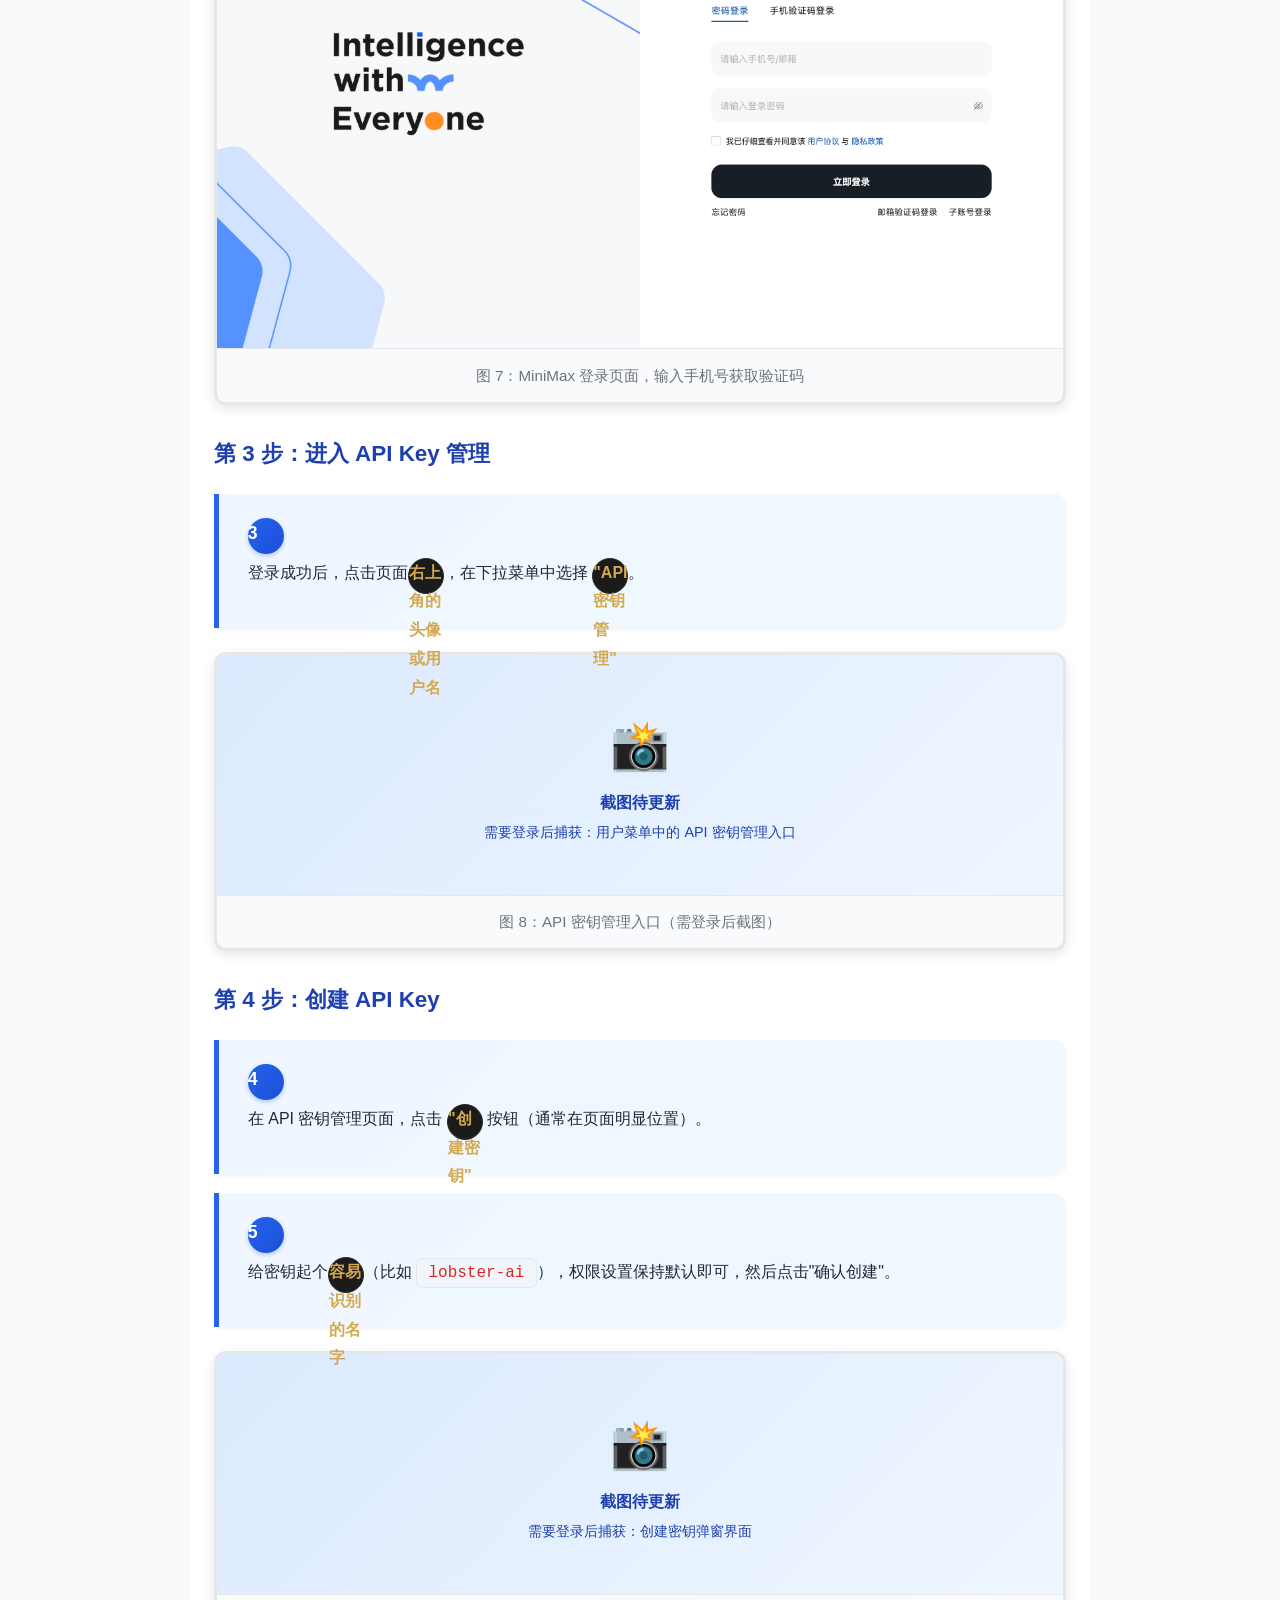
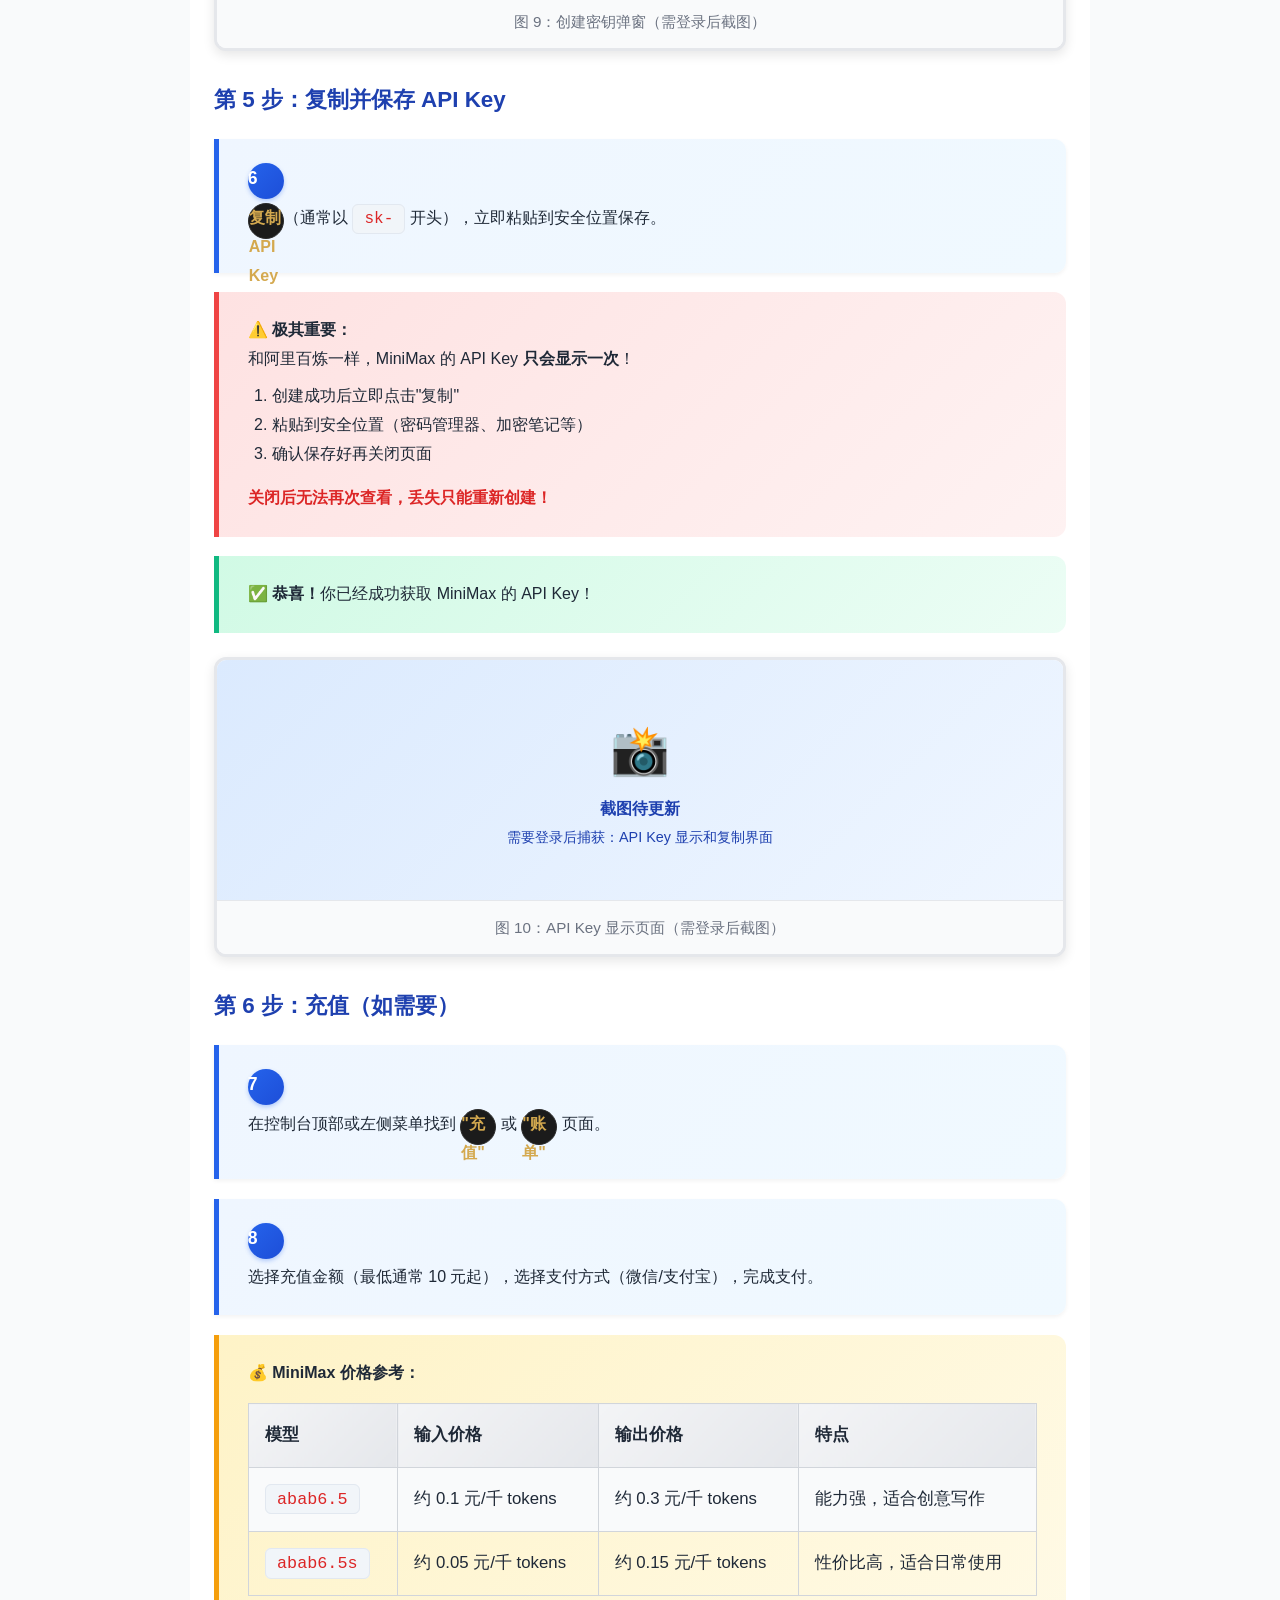
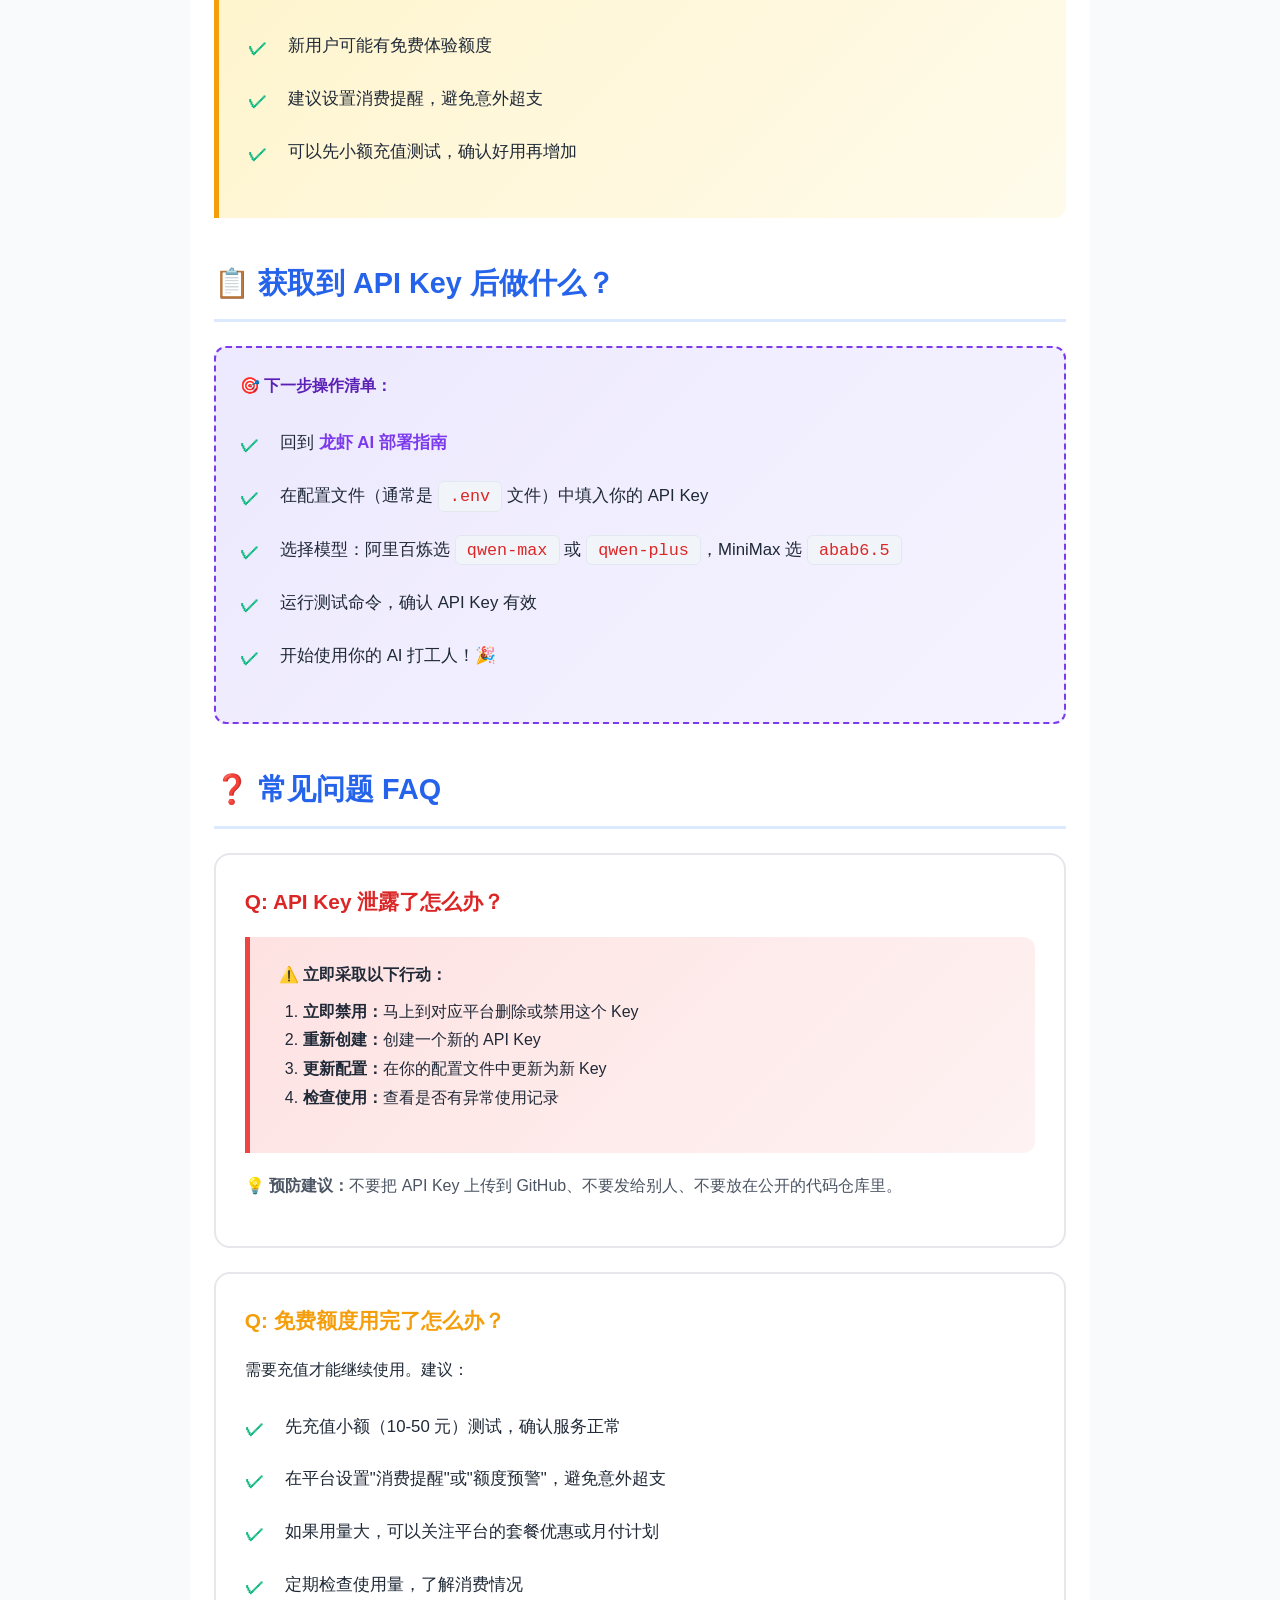
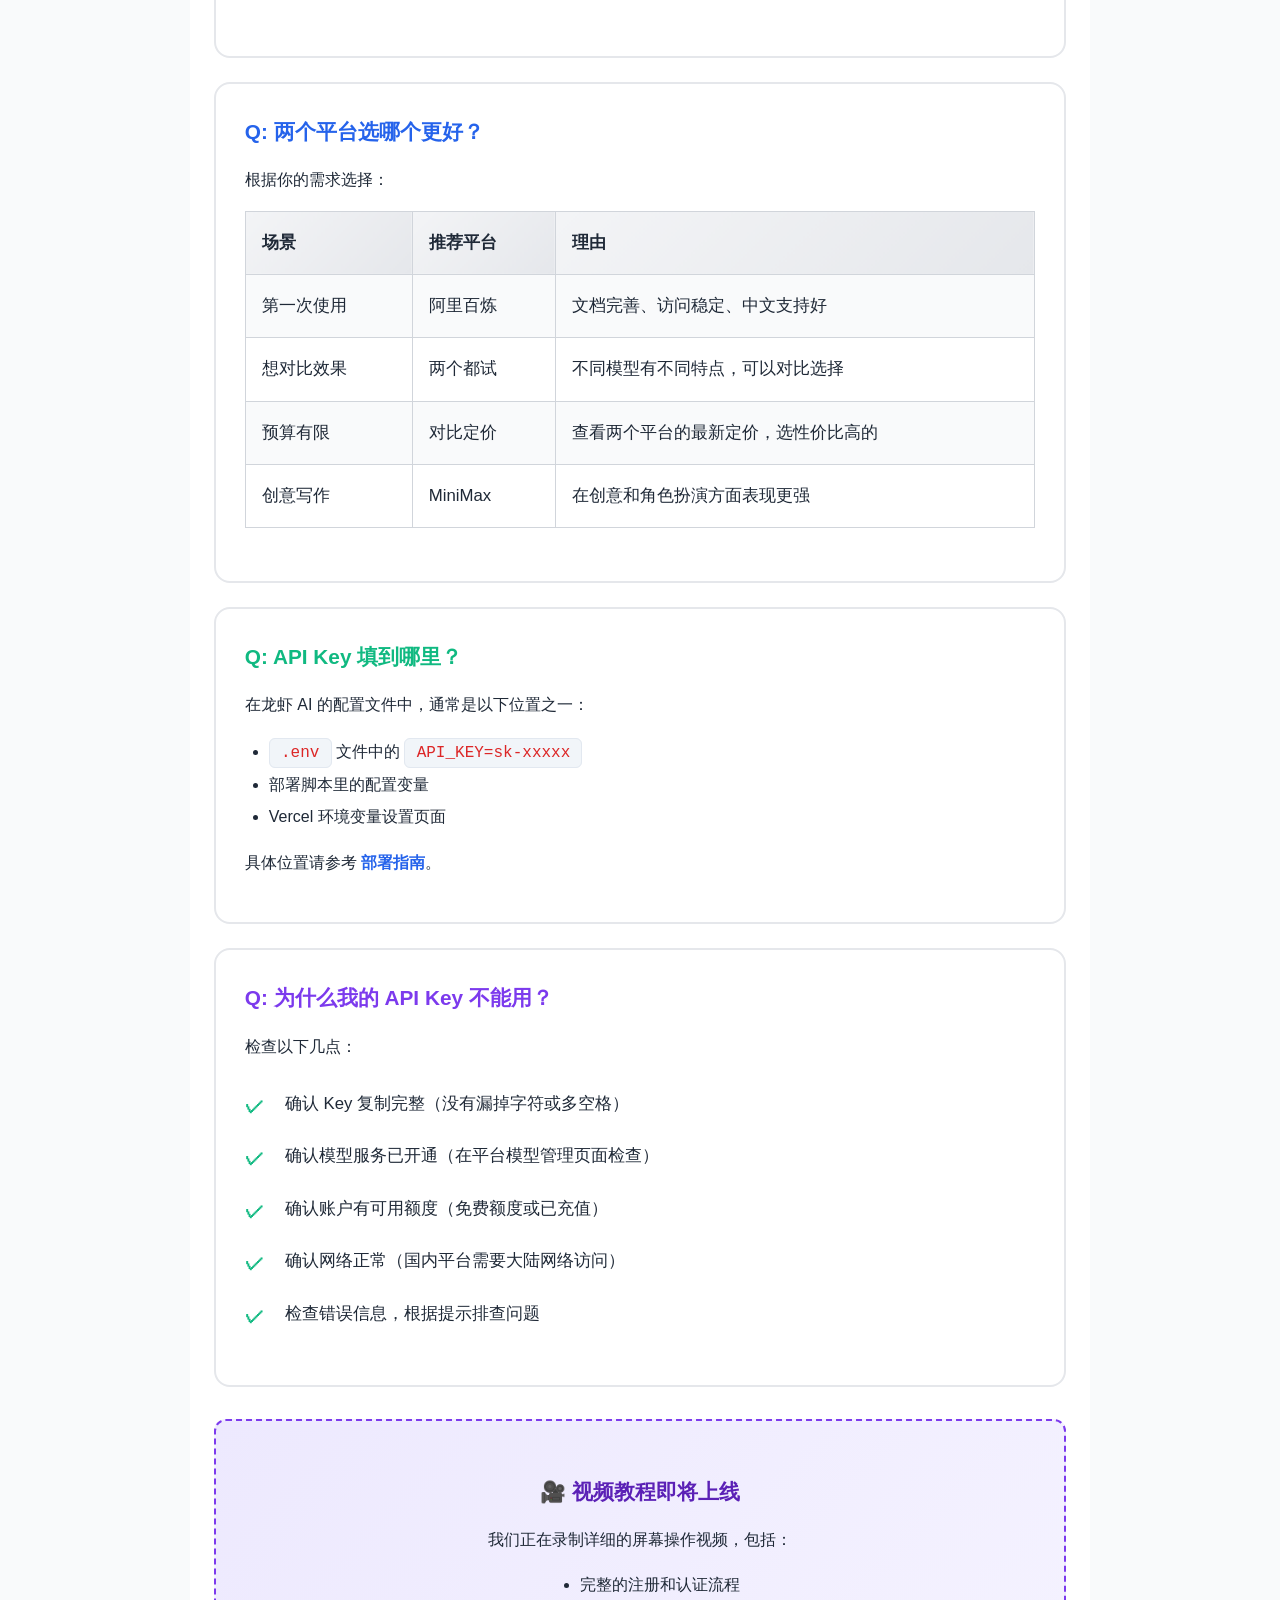
==== commit 4f296247: "更新网站内容" ====
--- a/api-key-guide.html
+++ b/api-key-guide.html
@@ -7,28 +7,49 @@
   <meta name="description" content="一步一步教你获取阿里百炼和 MiniMax 的 API Key，小白也能看懂的图文教程">
   <link rel="stylesheet" href="styles.css" />
   <style>
-    .guide-section { max-width: 800px; margin: 0 auto; padding: 2rem 1rem; }
-    .guide-section h1 { font-size: 2rem; margin-bottom: 1rem; color: #1a1a1a; }
-    .guide-section h2 { font-size: 1.5rem; margin: 2rem 0 1rem; color: #2563eb; border-bottom: 2px solid #e5e7eb; padding-bottom: 0.5rem; }
-    .guide-section h3 { font-size: 1.2rem; margin: 1.5rem 0 0.8rem; color: #374151; }
-    .step { background: #f9fafb; border-left: 4px solid #2563eb; padding: 1rem 1.5rem; margin: 1rem 0; border-radius: 0 8px 8px 0; }
-    .step-number { display: inline-block; background: #2563eb; color: white; width: 28px; height: 28px; border-radius: 50%; text-align: center; line-height: 28px; font-weight: bold; margin-right: 0.5rem; }
-    .tip { background: #fef3c7; border-left: 4px solid #f59e0b; padding: 1rem 1.5rem; margin: 1rem 0; border-radius: 0 8px 8px 0; }
-    .warning { background: #fee2e2; border-left: 4px solid #ef4444; padding: 1rem 1.5rem; margin: 1rem 0; border-radius: 0 8px 8px 0; }
-    .success { background: #d1fae5; border-left: 4px solid #10b981; padding: 1rem 1.5rem; margin: 1rem 0; border-radius: 0 8px 8px 0; }
-    .platform-card { border: 2px solid #e5e7eb; border-radius: 12px; padding: 1.5rem; margin: 1.5rem 0; }
-    .platform-card h3 { margin-top: 0; color: #1e40af; }
-    .price-table { width: 100%; border-collapse: collapse; margin: 1rem 0; }
-    .price-table th, .price-table td { border: 1px solid #e5e7eb; padding: 0.75rem; text-align: left; }
-    .price-table th { background: #f3f4f6; }
-    .btn { display: inline-block; background: #2563eb; color: white; padding: 0.75rem 1.5rem; border-radius: 8px; text-decoration: none; font-weight: 600; margin: 0.5rem 0.5rem 0.5rem 0; }
-    .btn:hover { background: #1d4ed8; }
+    * { box-sizing: border-box; }
+    body { font-family: -apple-system, BlinkMacSystemFont, "Segoe UI", "PingFang SC", "Hiragino Sans GB", "Microsoft YaHei", "Helvetica Neue", Helvetica, Arial, sans-serif; line-height: 1.8; color: #1f2937; background: #f9fafb; margin: 0; padding: 0; }
+    .guide-section { max-width: 900px; margin: 0 auto; padding: 2.5rem 1.5rem; background: white; }
+    .guide-section h1 { font-size: 2.5rem; margin-bottom: 1rem; color: #111827; font-weight: 800; line-height: 1.3; }
+    .guide-section h2 { font-size: 1.8rem; margin: 2.5rem 0 1.2rem; color: #2563eb; border-bottom: 3px solid #dbeafe; padding-bottom: 0.6rem; font-weight: 700; }
+    .guide-section h3 { font-size: 1.4rem; margin: 1.8rem 0 1rem; color: #1e40af; font-weight: 600; }
+    .lead { font-size: 1.25rem; color: #4b5563; line-height: 1.7; margin-bottom: 1.5rem; }
+    .step { background: linear-gradient(135deg, #eff6ff 0%, #f0f9ff 100%); border-left: 5px solid #2563eb; padding: 1.5rem 1.8rem; margin: 1.2rem 0; border-radius: 0 12px 12px 0; box-shadow: 0 2px 4px rgba(0,0,0,0.05); }
+    .step-number { display: inline-flex; align-items: center; justify-content: center; background: linear-gradient(135deg, #2563eb 0%, #1d4ed8 100%); color: white; width: 36px; height: 36px; border-radius: 50%; font-weight: 800; margin-right: 0.8rem; font-size: 1.1rem; box-shadow: 0 2px 4px rgba(37,99,235,0.3); }
+    .tip { background: linear-gradient(135deg, #fef3c7 0%, #fffbeb 100%); border-left: 5px solid #f59e0b; padding: 1.5rem 1.8rem; margin: 1.2rem 0; border-radius: 0 12px 12px 0; }
+    .warning { background: linear-gradient(135deg, #fee2e2 0%, #fef2f2 100%); border-left: 5px solid #ef4444; padding: 1.5rem 1.8rem; margin: 1.2rem 0; border-radius: 0 12px 12px 0; }
+    .success { background: linear-gradient(135deg, #d1fae5 0%, #ecfdf5 100%); border-left: 5px solid #10b981; padding: 1.5rem 1.8rem; margin: 1.2rem 0; border-radius: 0 12px 12px 0; }
+    .platform-card { border: 2px solid #dbeafe; border-radius: 16px; padding: 1.8rem; margin: 1.5rem 0; background: #f8fafc; transition: transform 0.2s, box-shadow 0.2s; }
+    .platform-card:hover { transform: translateY(-2px); box-shadow: 0 8px 16px rgba(0,0,0,0.1); }
+    .platform-card h3 { margin-top: 0; color: #1e40af; font-size: 1.3rem; }
+    .price-table { width: 100%; border-collapse: collapse; margin: 1.5rem 0; font-size: 1.05rem; }
+    .price-table th, .price-table td { border: 1px solid #d1d5db; padding: 1rem; text-align: left; }
+    .price-table th { background: linear-gradient(135deg, #f3f4f6 0%, #e5e7eb 100%); font-weight: 600; }
+    .price-table tr:nth-child(even) { background: #f9fafb; }
+    .btn { display: inline-block; background: linear-gradient(135deg, #2563eb 0%, #1d4ed8 100%); color: white; padding: 1rem 2rem; border-radius: 10px; text-decoration: none; font-weight: 700; margin: 0.5rem 0.5rem 0.5rem 0; font-size: 1.05rem; transition: all 0.2s; box-shadow: 0 4px 6px rgba(37,99,235,0.2); }
+    .btn:hover { background: linear-gradient(135deg, #1d4ed8 0%, #1e40af 100%); transform: translateY(-2px); box-shadow: 0 6px 12px rgba(37,99,235,0.3); }
     .checklist { list-style: none; padding: 0; }
-    .checklist li { padding: 0.5rem 0; padding-left: 2rem; position: relative; }
-    .checklist li:before { content: "✓"; position: absolute; left: 0; color: #10b981; font-weight: bold; }
-    code { background: #f3f4f6; padding: 0.2rem 0.5rem; border-radius: 4px; font-family: monospace; font-size: 0.9em; }
-    .nav-link { display: inline-block; margin-top: 2rem; color: #2563eb; text-decoration: none; }
-    .nav-link:hover { text-decoration: underline; }
+    .checklist li { padding: 0.7rem 0; padding-left: 2.5rem; position: relative; font-size: 1.05rem; }
+    .checklist li:before { content: "✓"; position: absolute; left: 0; color: #10b981; font-weight: 900; font-size: 1.2rem; }
+    code { background: #f1f5f9; padding: 0.3rem 0.7rem; border-radius: 6px; font-family: "SF Mono", "Monaco", "Inconsolata", "Fira Code", monospace; font-size: 1em; color: #dc2626; border: 1px solid #e2e8f0; }
+    .nav-link { display: inline-block; margin-top: 2rem; color: #2563eb; text-decoration: none; font-weight: 600; font-size: 1.1rem; padding: 0.5rem 1rem; border-radius: 8px; transition: all 0.2s; }
+    .nav-link:hover { background: #eff6ff; text-decoration: none; }
+    .video-placeholder { background: linear-gradient(135deg, #1e293b 0%, #0f172a 100%); border-radius: 16px; padding: 3rem 2rem; text-align: center; margin: 2rem 0; color: white; }
+    .video-placeholder h4 { font-size: 1.5rem; margin-bottom: 1rem; color: #60a5fa; }
+    .video-placeholder p { font-size: 1.1rem; color: #94a3b8; margin-bottom: 1.5rem; }
+    .video-icon { font-size: 4rem; margin-bottom: 1rem; }
+    .screenshot-frame { border: 3px solid #e5e7eb; border-radius: 12px; overflow: hidden; margin: 1.5rem 0; box-shadow: 0 4px 12px rgba(0,0,0,0.1); background: white; }
+    .screenshot-frame img { width: 100%; height: auto; display: block; }
+    .screenshot-caption { background: #f9fafb; padding: 0.8rem 1.2rem; text-align: center; font-size: 0.95rem; color: #6b7280; border-top: 1px solid #e5e7eb; }
+    .highlight-box { background: linear-gradient(135deg, #ede9fe 0%, #f5f3ff 100%); border: 2px dashed #7c3aed; border-radius: 12px; padding: 1.5rem; margin: 1.5rem 0; }
+    .highlight-box strong { color: #5b21b6; }
+    @media (max-width: 768px) {
+      .guide-section { padding: 1.5rem 1rem; }
+      .guide-section h1 { font-size: 2rem; }
+      .guide-section h2 { font-size: 1.5rem; }
+      .step { padding: 1.2rem 1rem; }
+      .btn { width: 100%; text-align: center; margin: 0.5rem 0; }
+    }
   </style>
 </head>
 <body>
@@ -48,39 +69,103 @@
     <h1>🔑 获取大模型 API Key 傻瓜教程</h1>
     <p class="lead">本教程一步一步带你获取阿里百炼和 MiniMax 的 API Key。不需要编程经验，跟着截图和说明操作即可。</p>
     
-    <div class="tip">
+    <div class="video-placeholder">
+      <div class="video-icon">🎥</div>
+      <h4>视频教程即将上线</h4>
+      <p>我们正在录制详细的屏幕操作视频，预计本周内发布。<br>届时你可以边看视频边操作，更加轻松易懂！</p>
+      <p style="font-size: 0.95rem; color: #64748b;">📧 想第一时间收到通知？在 Telegram 群组留言告诉我们～</p>
+    </div>
+
+    <div class="tip" style="margin-top: 2rem;">
+      <strong>📸 截图说明：</strong>
+      <p style="margin-top: 0.5rem; font-size: 0.95rem;">
+        本教程已添加真实截图！部分需要登录的页面（如 API Key 管理）暂时使用占位图，
+        因为这些页面涉及个人账户信息。我们会在本周内补充完整所有截图。
+        <br><br>
+        <strong>当前状态：</strong>✅ 4 张首页/登录页截图已就绪 &nbsp;|&nbsp; 
+        ⏳ 6 张登录后截图待补充
+      </p>
+    </div>
+    
+    <div class="highlight-box">
       <strong>💡 开始前准备：</strong>
       <ul class="checklist">
-        <li>一个手机号（用于接收验证码）</li>
-        <li>支付宝或微信（用于实名认证和充值）</li>
-        <li>大约 10-20 分钟时间</li>
-      </ul>
+        <li>📱 一个手机号（用于接收验证码）</li>
+        <li>💳 支付宝或微信（用于实名认证和充值）</li>
+        <li>⏰ 大约 10-20 分钟时间</li>
+        <li>💻 电脑浏览器（推荐 Chrome 或 Edge）</li>
+      </ul>
+    </div>
+
+    <div class="success" style="margin-top: 1.5rem;">
+      <strong>⚡ 5 分钟快速开始：</strong>
+      <p style="margin-top: 0.5rem;">赶时间？只需 3 步：</p>
+      <ol style="padding-left: 1.5rem; margin-top: 0.5rem; line-height: 1.8;">
+        <li>点击 <a href="https://bailian.console.aliyun.com/" target="_blank" style="color: #2563eb; font-weight: 600;">阿里百炼控制台</a> 并用支付宝登录</li>
+        <li>在左侧菜单找到 "API-KEY 管理" → 创建新 Key → 立即复制保存</li>
+        <li>回到 <a href="deploy.html" style="color: #2563eb; font-weight: 600;">部署指南</a> 填入 Key，完成！</li>
+      </ol>
+      <p style="margin-top: 1rem; font-size: 0.9rem; color: #6b7280;">下面是详细图文教程，每一步都有截图说明～</p>
     </div>
 
     <h2>📌 先选哪个平台？</h2>
-    <p>两个平台都可以用，主要区别：</p>
+    <p style="font-size: 1.1rem; color: #4b5563;">两个平台都可以用，主要区别如下。新手建议从阿里百炼开始！</p>
     
-    <div class="platform-card">
-      <h3>🥇 推荐新手：阿里百炼（通义千问）</h3>
-      <ul>
-        <li><strong>优点：</strong>国内访问快、中文效果好、有免费额度、文档完善</li>
-        <li><strong>推荐模型：</strong>Qwen-Max 或 Qwen-Plus（性价比高）</li>
-        <li><strong>适合：</strong>第一次尝试、日常使用、中文任务</li>
-      </ul>
-    </div>
-
-    <div class="platform-card">
-      <h3>🥈 备选：MiniMax（海螺 AI）</h3>
-      <ul>
-        <li><strong>优点：</strong>模型能力强、适合创意写作、角色扮演</li>
-        <li><strong>推荐模型：</strong>abab6.5 或 abab6.5s</li>
-        <li><strong>适合：</strong>需要更强创意能力、已经用过百炼想对比</li>
-      </ul>
+    <div style="overflow-x: auto; margin: 1.5rem 0;">
+      <table class="price-table" style="font-size: 1rem;">
+        <tr>
+          <th style="width: 25%;">对比项</th>
+          <th style="width: 37%; background: linear-gradient(135deg, #dbeafe 0%, #eff6ff 100%);">🥇 阿里百炼</th>
+          <th style="width: 38%; background: linear-gradient(135deg, #ede9fe 0%, #f5f3ff 100%);">🥈 MiniMax</th>
+        </tr>
+        <tr>
+          <td><strong>访问速度</strong></td>
+          <td>✅ 国内非常快</td>
+          <td>✅ 国内快</td>
+        </tr>
+        <tr>
+          <td><strong>免费额度</strong></td>
+          <td>✅ 新用户约 10-50 元</td>
+          <td>✅ 新用户有体验额度</td>
+        </tr>
+        <tr>
+          <td><strong>中文能力</strong></td>
+          <td>✅✅ 优秀（通义千问）</td>
+          <td>✅ 良好</td>
+        </tr>
+        <tr>
+          <td><strong>创意写作</strong></td>
+          <td>✅ 良好</td>
+          <td>✅✅ 优秀（擅长角色扮演）</td>
+        </tr>
+        <tr>
+          <td><strong>文档完善度</strong></td>
+          <td>✅✅ 非常完善</td>
+          <td>✅ 较完善</td>
+        </tr>
+        <tr>
+          <td><strong>推荐模型</strong></td>
+          <td><code>qwen-max</code> / <code>qwen-plus</code></td>
+          <td><code>abab6.5</code> / <code>abab6.5s</code></td>
+        </tr>
+        <tr>
+          <td><strong>适合场景</strong></td>
+          <td>日常使用、中文任务、新手入门</td>
+          <td>创意写作、角色扮演、对比测试</td>
+        </tr>
+      </table>
+    </div>
+
+    <div class="highlight-box" style="text-align: center; margin: 2rem 0;">
+      <h4 style="margin-bottom: 0.5rem; color: #5b21b6; font-size: 1.2rem;">🤔 不知道怎么选？</h4>
+      <p style="margin: 0; color: #6b7280;">
+        <strong>无脑推荐：阿里百炼</strong> — 文档完善、访问稳定、免费额度够用，新手友好！
+      </p>
     </div>
 
     <div class="tip">
       <strong>💰 预算建议：</strong>
-      <ul>
+      <ul class="checklist">
         <li><strong>只想试试：</strong>先不充值，用免费额度跑通流程</li>
         <li><strong>自己日常用：</strong>充值 10-50 元够用很久（看使用频率）</li>
         <li><strong>多人测试：</strong>充值 100 元左右，注意设置额度提醒</li>
@@ -88,180 +173,363 @@
     </div>
 
     <h2 id="alibaba">🅰️ 阿里百炼 API Key 获取教程</h2>
+    <p style="font-size: 1.1rem; color: #4b5563;">阿里百炼是阿里云推出的大模型服务平台，提供通义千问系列模型的 API 访问。</p>
     
     <h3>第 1 步：访问阿里百炼官网</h3>
     <div class="step">
       <span class="step-number">1</span>
-      打开浏览器，访问 <a href="https://bailian.console.aliyun.com/" target="_blank" class="btn">阿里百炼控制台</a>
+      <strong>打开浏览器</strong>，访问下方链接：
+      <div style="margin-top: 1rem;">
+        <a href="https://bailian.console.aliyun.com/" target="_blank" class="btn">🔗 阿里百炼控制台</a>
+      </div>
+    </div>
+    <div class="screenshot-frame">
+      <img src="screenshots/01-bailian-home.png" alt="阿里百炼控制台首页" />
+      <div class="screenshot-caption">图 1：阿里百炼控制台首页</div>
     </div>
 
     <h3>第 2 步：登录/注册阿里云账号</h3>
     <div class="step">
       <span class="step-number">2</span>
-      使用手机号或支付宝登录。如果没有账号，按提示完成注册。
+      <strong>使用手机号或支付宝登录</strong>。如果没有账号，点击"免费注册"按提示完成注册。
     </div>
     <div class="tip">
-      <strong>📝 提示：</strong>需要完成实名认证才能使用 API。按页面提示上传身份证或支付宝认证即可。
+      <strong>📝 实名认证提示：</strong><br>
+      需要完成实名认证才能使用 API 服务。按页面提示选择以下任一方式：
+      <ul class="checklist" style="margin-top: 0.5rem;">
+        <li>支付宝扫码认证（最快，推荐）</li>
+        <li>上传身份证正反面</li>
+        <li>银行卡验证</li>
+      </ul>
+      整个过程约 2-5 分钟。
+    </div>
+    <div class="screenshot-frame">
+      <img src="screenshots/02-bailian-login.png" alt="阿里云登录页面" />
+      <div class="screenshot-caption">图 2：登录页面，推荐使用支付宝快捷登录</div>
     </div>
 
     <h3>第 3 步：进入 API Key 管理页面</h3>
     <div class="step">
       <span class="step-number">3</span>
-      登录后，在左侧菜单找到 <strong>"API-KEY 管理"</strong> 或 <strong>"密钥管理"</strong>，点击进入。
+      登录成功后，在页面<strong>左侧导航栏</strong>找到并点击 <strong>"API-KEY 管理"</strong>（也可能显示为"密钥管理"）。
+    </div>
+    <div class="screenshot-frame">
+      <div style="background: linear-gradient(135deg, #dbeafe 0%, #eff6ff 100%); padding: 3rem 2rem; text-align: center; color: #1e40af;">
+        <span style="font-size: 3rem;">📸</span><br>
+        <strong>截图待更新</strong><br>
+        <span style="font-size: 0.9rem;">需要登录后捕获：左侧菜单中的 API-KEY 管理入口</span>
+      </div>
+      <div class="screenshot-caption">图 3：左侧菜单中的 API-KEY 管理入口（需登录后截图）</div>
     </div>
 
     <h3>第 4 步：创建新的 API Key</h3>
     <div class="step">
       <span class="step-number">4</span>
-      点击 <strong>"创建新的 API-Key"</strong> 按钮。
+      在 API-KEY 管理页面，点击 <strong>"创建新的 API-Key"</strong> 按钮（通常在页面右上角或中间位置）。
     </div>
     <div class="step">
       <span class="step-number">5</span>
-      给 Key 起个名字（比如 <code>lobster-ai</code>），然后点击确认。
+      在弹出的窗口中，给 Key 起个<strong>容易识别的名字</strong>（比如 <code>lobster-ai</code> 或 <code>my-first-key</code>），然后点击"确定"或"创建"。
+    </div>
+    <div class="screenshot-frame">
+      <div style="background: linear-gradient(135deg, #dbeafe 0%, #eff6ff 100%); padding: 3rem 2rem; text-align: center; color: #1e40af;">
+        <span style="font-size: 3rem;">📸</span><br>
+        <strong>截图待更新</strong><br>
+        <span style="font-size: 0.9rem;">需要登录后捕获：创建 API Key 弹窗界面</span>
+      </div>
+      <div class="screenshot-caption">图 4：创建 API Key 弹窗（需登录后截图）</div>
     </div>
     <div class="warning">
-      <strong>⚠️ 重要：</strong>API Key 只会显示一次！创建后立即复制保存，关闭后就看不到了。如果丢失需要重新创建。
+      <strong>⚠️ 极其重要：</strong><br>
+      API Key <strong>只会显示这一次</strong>！创建成功后会立即显示完整的 Key，请：
+      <ol style="margin-top: 0.5rem; padding-left: 1.5rem;">
+        <li>立即点击"复制"按钮</li>
+        <li>粘贴到安全的地方（密码管理器、加密笔记、或本地文本文件）</li>
+        <li>确认保存成功后再关闭页面</li>
+      </ol>
+      <strong style="color: #dc2626;">如果关闭页面，将无法再次查看完整 Key，只能删除后重新创建！</strong>
     </div>
 
     <h3>第 5 步：复制并保存 API Key</h3>
     <div class="step">
       <span class="step-number">6</span>
-      复制显示的 API Key（通常以 <code>sk-</code> 开头），粘贴到安全的地方（比如密码管理器或本地文本文件）。
+      <strong>复制 API Key</strong>（通常以 <code>sk-</code> 开头，后面跟着一长串字母数字），粘贴到你选择的安全位置。
     </div>
     <div class="success">
-      <strong>✅ 完成！</strong>你已经成功获取阿里百炼的 API Key。
+      <strong>✅ 恭喜！</strong>你已经成功获取阿里百炼的 API Key！接下来可以回到部署指南继续配置。
+    </div>
+    <div class="screenshot-frame">
+      <div style="background: linear-gradient(135deg, #dbeafe 0%, #eff6ff 100%); padding: 3rem 2rem; text-align: center; color: #1e40af;">
+        <span style="font-size: 3rem;">📸</span><br>
+        <strong>截图待更新</strong><br>
+        <span style="font-size: 0.9rem;">需要登录后捕获：API Key 显示和复制界面</span>
+      </div>
+      <div class="screenshot-caption">图 5：API Key 显示页面（需登录后截图）</div>
     </div>
 
     <h3>第 6 步：开通模型服务（如需要）</h3>
     <div class="step">
       <span class="step-number">7</span>
-      在控制台找到 <strong>"模型广场"</strong> 或 <strong>"模型管理"</strong>。
+      在控制台左侧菜单找到 <strong>"模型广场"</strong> 或 <strong>"模型管理"</strong>，点击进入。
     </div>
     <div class="step">
       <span class="step-number">8</span>
-      找到 <strong>Qwen-Max</strong> 或 <strong>Qwen-Plus</strong>，点击开通。
+      在模型列表中找到 <strong>Qwen-Max</strong> 或 <strong>Qwen-Plus</strong>，点击"开通"或"启用"。
     </div>
     <div class="tip">
-      <strong>💰 关于充值：</strong>
-      <ul>
-        <li>新用户通常有免费额度（约 10-50 元等值 token）</li>
+      <strong>💰 关于充值和免费额度：</strong>
+      <ul class="checklist">
+        <li>新用户通常有<strong>免费额度</strong>（约 10-50 元等值的 token），足够测试使用</li>
         <li>免费额度用完后需要充值才能继续使用</li>
-        <li>在"费用中心"可以充值，最低一般 10 元起</li>
+        <li>在"费用中心"或"充值"页面可以充值，最低一般 10 元起</li>
+        <li>建议设置"消费提醒"，避免意外超支</li>
       </ul>
     </div>
 
     <h2 id="minimax">🅱️ MiniMax API Key 获取教程</h2>
+    <p style="font-size: 1.1rem; color: #4b5563;">MiniMax（海螺 AI）是另一家领先的大模型公司，提供强大的创意和对话能力。</p>
 
     <h3>第 1 步：访问 MiniMax 开放平台</h3>
     <div class="step">
       <span class="step-number">1</span>
-      打开浏览器，访问 <a href="https://platform.minimaxi.com/" target="_blank" class="btn">MiniMax 开放平台</a>
+      <strong>打开浏览器</strong>，访问下方链接：
+      <div style="margin-top: 1rem;">
+        <a href="https://platform.minimaxi.com/" target="_blank" class="btn">🔗 MiniMax 开放平台</a>
+      </div>
+    </div>
+    <div class="screenshot-frame">
+      <img src="screenshots/03-minimax-home.png" alt="MiniMax 开放平台首页" />
+      <div class="screenshot-caption">图 6：MiniMax 开放平台首页</div>
     </div>
 
     <h3>第 2 步：登录/注册账号</h3>
     <div class="step">
       <span class="step-number">2</span>
-      使用手机号登录。如果没有账号，按提示完成注册。
+      点击页面右上角的 <strong>"登录"</strong> 按钮，使用手机号登录。如果没有账号，点击"注册"按提示完成。
+    </div>
+    <div class="tip">
+      <strong>📝 注册提示：</strong><br>
+      输入手机号后，会收到短信验证码。输入验证码即可完成注册/登录。整个过程约 1-2 分钟。
+    </div>
+    <div class="screenshot-frame">
+      <img src="screenshots/04-minimax-login.png" alt="MiniMax 登录页面" />
+      <div class="screenshot-caption">图 7：MiniMax 登录页面，输入手机号获取验证码</div>
     </div>
 
     <h3>第 3 步：进入 API Key 管理</h3>
     <div class="step">
       <span class="step-number">3</span>
-      登录后，点击右上角头像，选择 <strong>"API 密钥管理"</strong> 或在控制台找到相关入口。
+      登录成功后，点击页面<strong>右上角的头像或用户名</strong>，在下拉菜单中选择 <strong>"API 密钥管理"</strong>。
+    </div>
+    <div class="screenshot-frame">
+      <div style="background: linear-gradient(135deg, #dbeafe 0%, #eff6ff 100%); padding: 3rem 2rem; text-align: center; color: #1e40af;">
+        <span style="font-size: 3rem;">📸</span><br>
+        <strong>截图待更新</strong><br>
+        <span style="font-size: 0.9rem;">需要登录后捕获：用户菜单中的 API 密钥管理入口</span>
+      </div>
+      <div class="screenshot-caption">图 8：API 密钥管理入口（需登录后截图）</div>
     </div>
 
     <h3>第 4 步：创建 API Key</h3>
     <div class="step">
       <span class="step-number">4</span>
-      点击 <strong>"创建密钥"</strong> 按钮。
+      在 API 密钥管理页面，点击 <strong>"创建密钥"</strong> 按钮（通常在页面明显位置）。
     </div>
     <div class="step">
       <span class="step-number">5</span>
-      给密钥起个名字（比如 <code>lobster-ai</code>），设置权限（一般选默认即可），然后确认创建。
+      给密钥起个<strong>容易识别的名字</strong>（比如 <code>lobster-ai</code>），权限设置保持默认即可，然后点击"确认创建"。
+    </div>
+    <div class="screenshot-frame">
+      <div style="background: linear-gradient(135deg, #dbeafe 0%, #eff6ff 100%); padding: 3rem 2rem; text-align: center; color: #1e40af;">
+        <span style="font-size: 3rem;">📸</span><br>
+        <strong>截图待更新</strong><br>
+        <span style="font-size: 0.9rem;">需要登录后捕获：创建密钥弹窗界面</span>
+      </div>
+      <div class="screenshot-caption">图 9：创建密钥弹窗（需登录后截图）</div>
     </div>
 
     <h3>第 5 步：复制并保存 API Key</h3>
     <div class="step">
       <span class="step-number">6</span>
-      复制显示的 API Key（通常以 <code>sk-</code> 开头），立即保存到安全位置。
+      <strong>复制 API Key</strong>（通常以 <code>sk-</code> 开头），立即粘贴到安全位置保存。
     </div>
     <div class="warning">
-      <strong>⚠️ 重要：</strong>和阿里百炼一样，API Key 只显示一次，关闭后无法再查看，丢失需重新创建。
+      <strong>⚠️ 极其重要：</strong><br>
+      和阿里百炼一样，MiniMax 的 API Key <strong>只会显示一次</strong>！
+      <ol style="margin-top: 0.5rem; padding-left: 1.5rem;">
+        <li>创建成功后立即点击"复制"</li>
+        <li>粘贴到安全位置（密码管理器、加密笔记等）</li>
+        <li>确认保存好再关闭页面</li>
+      </ol>
+      <strong style="color: #dc2626;">关闭后无法再次查看，丢失只能重新创建！</strong>
     </div>
     <div class="success">
-      <strong>✅ 完成！</strong>你已经成功获取 MiniMax 的 API Key。
+      <strong>✅ 恭喜！</strong>你已经成功获取 MiniMax 的 API Key！
+    </div>
+    <div class="screenshot-frame">
+      <div style="background: linear-gradient(135deg, #dbeafe 0%, #eff6ff 100%); padding: 3rem 2rem; text-align: center; color: #1e40af;">
+        <span style="font-size: 3rem;">📸</span><br>
+        <strong>截图待更新</strong><br>
+        <span style="font-size: 0.9rem;">需要登录后捕获：API Key 显示和复制界面</span>
+      </div>
+      <div class="screenshot-caption">图 10：API Key 显示页面（需登录后截图）</div>
     </div>
 
     <h3>第 6 步：充值（如需要）</h3>
     <div class="step">
       <span class="step-number">7</span>
-      在控制台找到 <strong>"充值"</strong> 或 <strong>"账单"</strong> 页面。
+      在控制台顶部或左侧菜单找到 <strong>"充值"</strong> 或 <strong>"账单"</strong> 页面。
     </div>
     <div class="step">
       <span class="step-number">8</span>
-      选择充值金额，完成支付。
+      选择充值金额（最低通常 10 元起），选择支付方式（微信/支付宝），完成支付。
     </div>
     <div class="tip">
       <strong>💰 MiniMax 价格参考：</strong>
-      <ul>
-        <li>abab6.5：约 0.1 元/千 tokens（输入）+ 0.3 元/千 tokens（输出）</li>
-        <li>abab6.5s：价格更低，适合日常使用</li>
+      <table class="price-table" style="margin-top: 1rem;">
+        <tr>
+          <th>模型</th>
+          <th>输入价格</th>
+          <th>输出价格</th>
+          <th>特点</th>
+        </tr>
+        <tr>
+          <td><code>abab6.5</code></td>
+          <td>约 0.1 元/千 tokens</td>
+          <td>约 0.3 元/千 tokens</td>
+          <td>能力强，适合创意写作</td>
+        </tr>
+        <tr>
+          <td><code>abab6.5s</code></td>
+          <td>约 0.05 元/千 tokens</td>
+          <td>约 0.15 元/千 tokens</td>
+          <td>性价比高，适合日常使用</td>
+        </tr>
+      </table>
+      <ul class="checklist" style="margin-top: 1rem;">
         <li>新用户可能有免费体验额度</li>
+        <li>建议设置消费提醒，避免意外超支</li>
+        <li>可以先小额充值测试，确认好用再增加</li>
       </ul>
     </div>
 
     <h2>📋 获取到 API Key 后做什么？</h2>
     
-    <div class="step">
-      <span class="step-number">✓</span>
-      <strong>回到龙虾 AI 部署页面</strong>，在配置文件中填入你的 API Key。
-    </div>
-    <div class="step">
-      <span class="step-number">✓</span>
-      <strong>选择模型</strong>：阿里百炼选 <code>qwen-max</code> 或 <code>qwen-plus</code>，MiniMax 选 <code>abab6.5</code>。
-    </div>
-    <div class="step">
-      <span class="step-number">✓</span>
-      <strong>测试连接</strong>：运行测试命令，确认 API Key 有效。
-    </div>
-
-    <h2>❓ 常见问题</h2>
+    <div class="highlight-box">
+      <strong>🎯 下一步操作清单：</strong>
+      <ul class="checklist">
+        <li>回到 <a href="deploy.html" style="color: #7c3aed; font-weight: 600;">龙虾 AI 部署指南</a></li>
+        <li>在配置文件（通常是 <code>.env</code> 文件）中填入你的 API Key</li>
+        <li>选择模型：阿里百炼选 <code>qwen-max</code> 或 <code>qwen-plus</code>，MiniMax 选 <code>abab6.5</code></li>
+        <li>运行测试命令，确认 API Key 有效</li>
+        <li>开始使用你的 AI 打工人！🎉</li>
+      </ul>
+    </div>
+
+    <h2>❓ 常见问题 FAQ</h2>
     
-    <h3>Q: API Key 泄露了怎么办？</h3>
-    <div class="warning">
-      <strong>立即行动：</strong>
-      <ol>
-        <li>马上到对应平台删除/禁用这个 Key</li>
-        <li>创建一个新的 API Key</li>
-        <li>更新你的配置文件</li>
-      </ol>
-    </div>
-
-    <h3>Q: 免费额度用完了怎么办？</h3>
-    <p>需要充值才能继续使用。建议：</p>
-    <ul>
-      <li>先充值小额（10-50 元）测试</li>
-      <li>在平台设置"额度提醒"，避免意外超支</li>
-      <li>如果用量大，可以关注平台的套餐优惠</li>
-    </ul>
-
-    <h3>Q: 两个平台选哪个更好？</h3>
-    <p>建议：</p>
-    <ul>
-      <li><strong>第一次用：</strong>选阿里百炼，文档完善、访问稳定</li>
-      <li><strong>想对比效果：</strong>两个都试试，看哪个更适合你的场景</li>
-      <li><strong>预算有限：</strong>对比两个平台的定价，选性价比高的</li>
-    </ul>
-
-    <h3>Q: API Key 填到哪里？</h3>
-    <p>在龙虾 AI 的配置文件中，通常是 <code>.env</code> 文件或部署脚本里的配置项。具体位置参考 <a href="deploy.html">部署指南</a>。</p>
-
-    <a href="deploy.html" class="nav-link">← 返回部署指南</a>
-    <a href="index.html" class="nav-link">返回首页</a>
+    <div class="platform-card" style="background: white; border-color: #e5e7eb;">
+      <h3 style="color: #dc2626;">Q: API Key 泄露了怎么办？</h3>
+      <div class="warning" style="margin-top: 1rem;">
+        <strong>⚠️ 立即采取以下行动：</strong>
+        <ol style="padding-left: 1.5rem; margin-top: 0.5rem;">
+          <li><strong>立即禁用：</strong>马上到对应平台删除或禁用这个 Key</li>
+          <li><strong>重新创建：</strong>创建一个新的 API Key</li>
+          <li><strong>更新配置：</strong>在你的配置文件中更新为新 Key</li>
+          <li><strong>检查使用：</strong>查看是否有异常使用记录</li>
+        </ol>
+      </div>
+      <p style="margin-top: 1rem; color: #4b5563;"><strong>💡 预防建议：</strong>不要把 API Key 上传到 GitHub、不要发给别人、不要放在公开的代码仓库里。</p>
+    </div>
+
+    <div class="platform-card" style="background: white; border-color: #e5e7eb;">
+      <h3 style="color: #f59e0b;">Q: 免费额度用完了怎么办？</h3>
+      <p>需要充值才能继续使用。建议：</p>
+      <ul class="checklist">
+        <li>先充值小额（10-50 元）测试，确认服务正常</li>
+        <li>在平台设置"消费提醒"或"额度预警"，避免意外超支</li>
+        <li>如果用量大，可以关注平台的套餐优惠或月付计划</li>
+        <li>定期检查使用量，了解消费情况</li>
+      </ul>
+    </div>
+
+    <div class="platform-card" style="background: white; border-color: #e5e7eb;">
+      <h3 style="color: #2563eb;">Q: 两个平台选哪个更好？</h3>
+      <p>根据你的需求选择：</p>
+      <table class="price-table" style="margin-top: 1rem;">
+        <tr>
+          <th>场景</th>
+          <th>推荐平台</th>
+          <th>理由</th>
+        </tr>
+        <tr>
+          <td>第一次使用</td>
+          <td>阿里百炼</td>
+          <td>文档完善、访问稳定、中文支持好</td>
+        </tr>
+        <tr>
+          <td>想对比效果</td>
+          <td>两个都试</td>
+          <td>不同模型有不同特点，可以对比选择</td>
+        </tr>
+        <tr>
+          <td>预算有限</td>
+          <td>对比定价</td>
+          <td>查看两个平台的最新定价，选性价比高的</td>
+        </tr>
+        <tr>
+          <td>创意写作</td>
+          <td>MiniMax</td>
+          <td>在创意和角色扮演方面表现更强</td>
+        </tr>
+      </table>
+    </div>
+
+    <div class="platform-card" style="background: white; border-color: #e5e7eb;">
+      <h3 style="color: #10b981;">Q: API Key 填到哪里？</h3>
+      <p>在龙虾 AI 的配置文件中，通常是以下位置之一：</p>
+      <ul style="padding-left: 1.5rem; line-height: 2;">
+        <li><code>.env</code> 文件中的 <code>API_KEY=sk-xxxxx</code></li>
+        <li>部署脚本里的配置变量</li>
+        <li>Vercel 环境变量设置页面</li>
+      </ul>
+      <p style="margin-top: 1rem;">具体位置请参考 <a href="deploy.html" style="color: #2563eb; font-weight: 600;">部署指南</a>。</p>
+    </div>
+
+    <div class="platform-card" style="background: white; border-color: #e5e7eb;">
+      <h3 style="color: #7c3aed;">Q: 为什么我的 API Key 不能用？</h3>
+      <p>检查以下几点：</p>
+      <ul class="checklist">
+        <li>确认 Key 复制完整（没有漏掉字符或多空格）</li>
+        <li>确认模型服务已开通（在平台模型管理页面检查）</li>
+        <li>确认账户有可用额度（免费额度或已充值）</li>
+        <li>确认网络正常（国内平台需要大陆网络访问）</li>
+        <li>检查错误信息，根据提示排查问题</li>
+      </ul>
+    </div>
+
+    <div class="highlight-box" style="margin-top: 2rem; text-align: center;">
+      <h4 style="margin-bottom: 1rem; color: #5b21b6; font-size: 1.3rem;">🎥 视频教程即将上线</h4>
+      <p style="margin-bottom: 1rem;">我们正在录制详细的屏幕操作视频，包括：</p>
+      <ul style="text-align: left; display: inline-block; margin: 0 auto;">
+        <li>完整的注册和认证流程</li>
+        <li>每一步的屏幕操作演示</li>
+        <li>常见问题现场解决</li>
+        <li>配置和测试全过程</li>
+      </ul>
+      <p style="margin-top: 1rem; color: #6b7280; font-size: 0.95rem;">📧 想第一时间收到通知？在 Telegram 群组留言告诉我们～</p>
+    </div>
+
+    <div style="text-align: center; margin-top: 2.5rem; padding-top: 2rem; border-top: 2px solid #e5e7eb;">
+      <a href="deploy.html" class="nav-link">← 返回部署指南</a>
+      <a href="index.html" class="nav-link" style="margin-left: 1rem;">返回首页</a>
+      <a href="faq.html" class="nav-link" style="margin-left: 1rem;">常见问题 →</a>
+    </div>
   </main>
 
-  <footer>
-    <p>🦞 龙虾 AI 打工人 — 让 AI 为你工作</p>
+  <footer style="background: #1f2937; color: white; padding: 2rem 1.5rem; text-align: center; margin-top: 3rem;">
+    <p style="font-size: 1.1rem; margin: 0;">🦞 龙虾 AI 打工人 — 让 AI 为你工作</p>
+    <p style="color: #9ca3af; margin-top: 0.5rem; font-size: 0.9rem;">有任何问题？在 Telegram 群组联系我们～</p>
   </footer>
 </body>
 </html>
